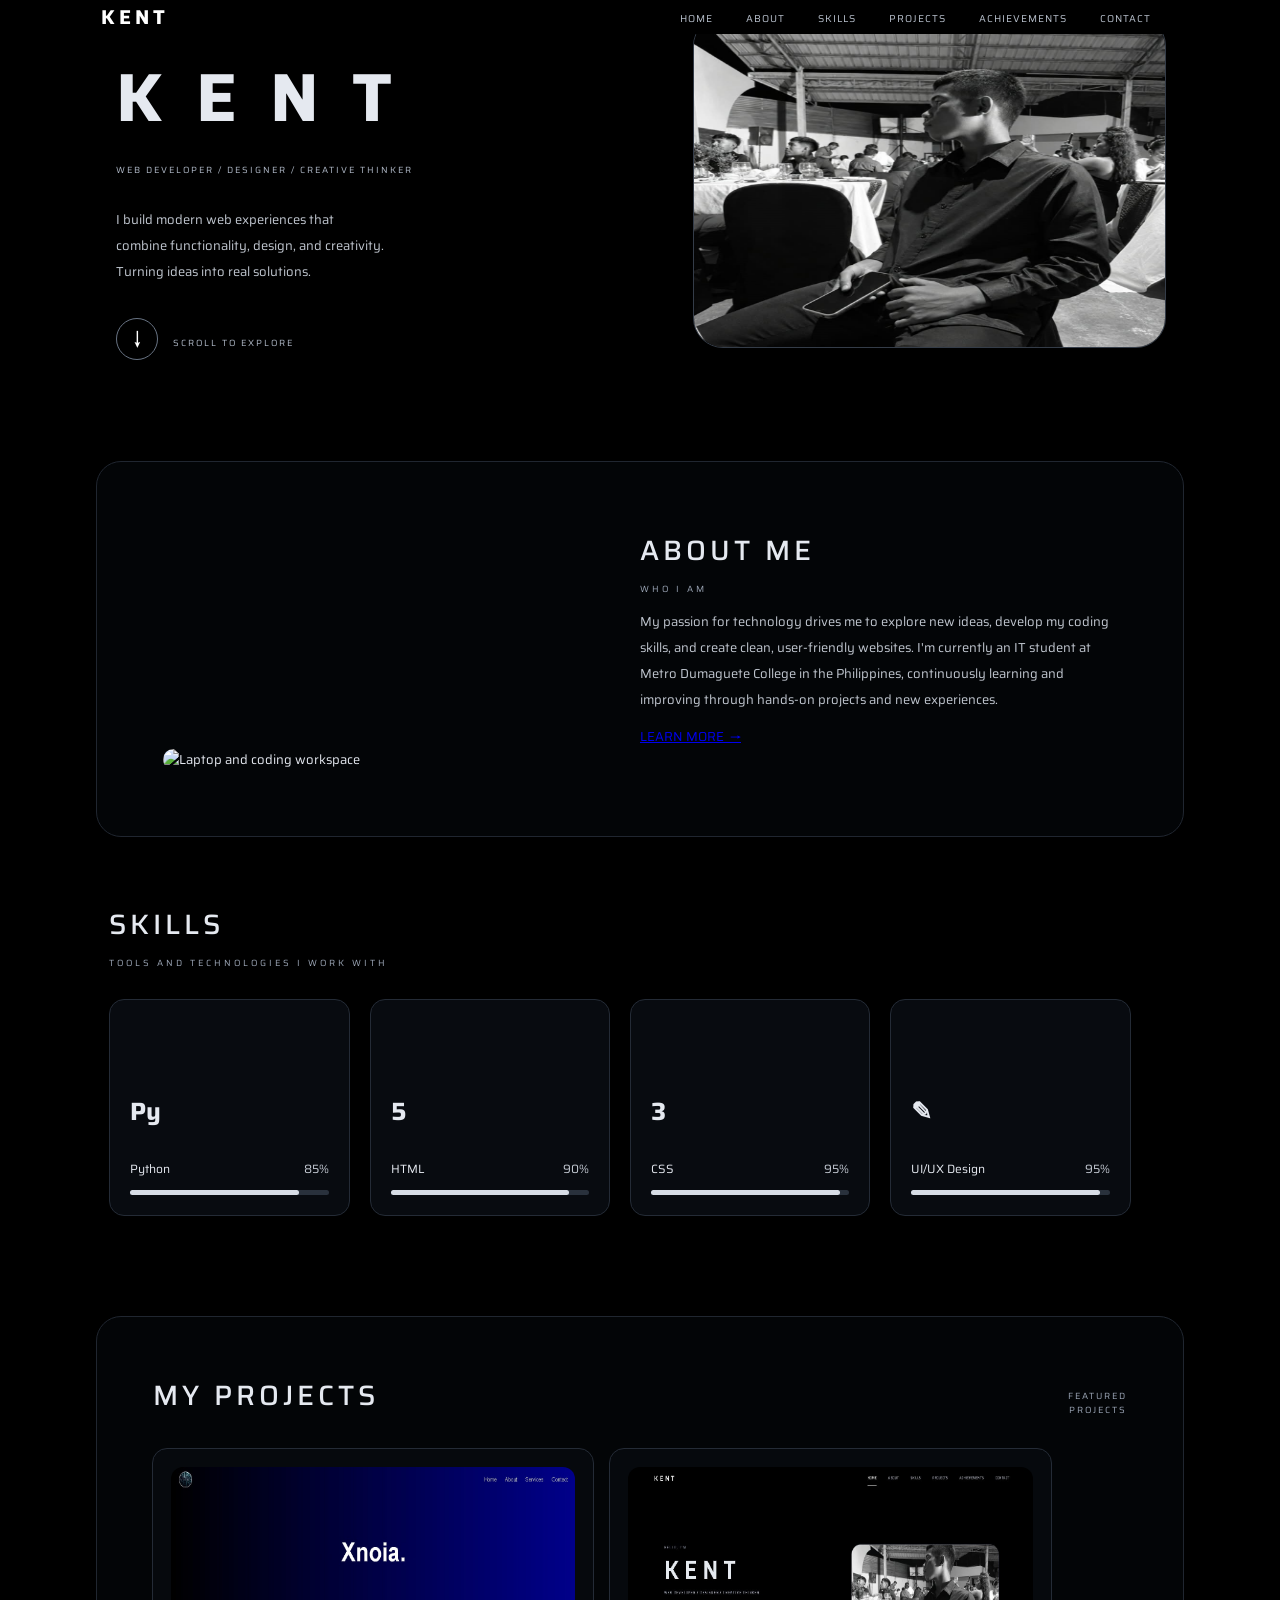
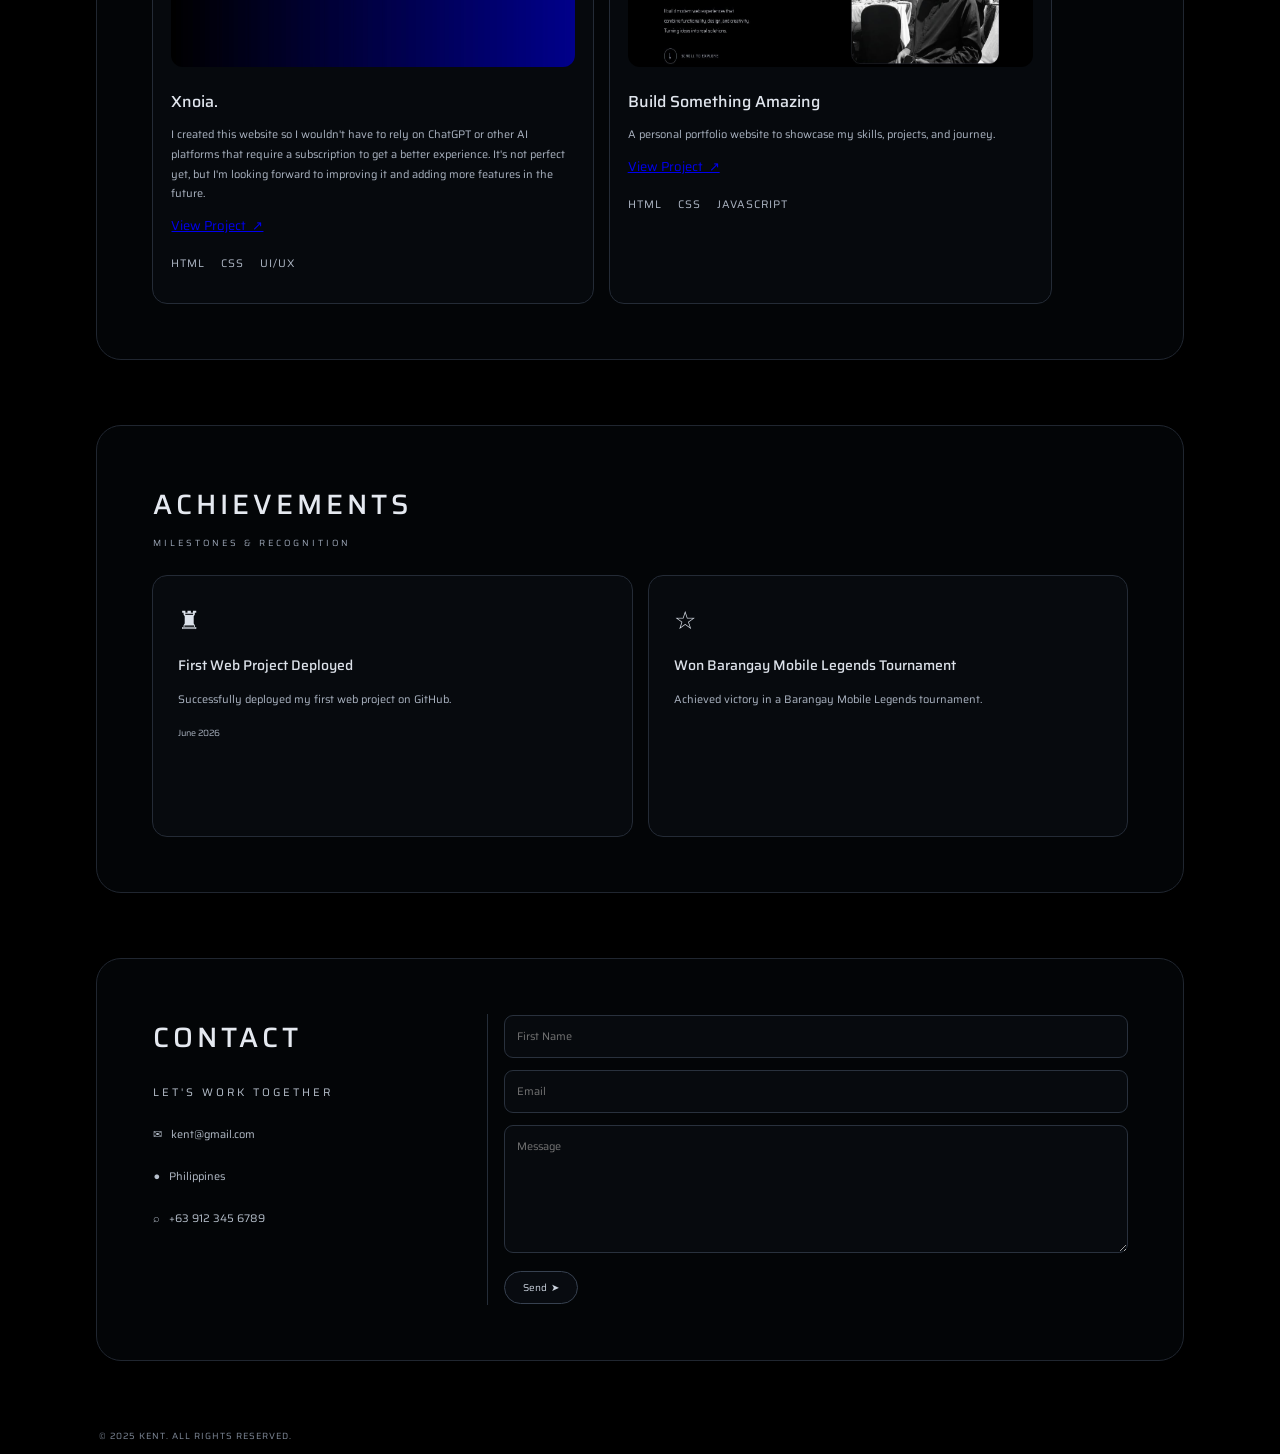
==== index.html @ e24eb664 "Add files via upload" ====
<!DOCTYPE html>
<html>
<head>
    <title>Kent | Portfolio</title>

    <link href="https://fonts.googleapis.com/css2?family=Saira:wght@300;400;500;600;700&display=swap" rel="stylesheet">

    <link rel="stylesheet" href="style.css">
</head>

<body>

    <!-- NAVIGATION -->
    <table class="header">
        <tr>
            <td class="logo">
                <a href="#home">KENT</a>
            </td>

            <td class="navigation">
                <a href="#home">HOME</a>
                <a href="#about">ABOUT</a>
                <a href="#skills">SKILLS</a>
                <a href="#projects">PROJECTS</a>
                <a href="#achievements">ACHIEVEMENTS</a>
                <a href="#contact">CONTACT</a>
            </td>
        </tr>
    </table>


    <!-- HOME -->
    <table class="hero" id="home">
        <tr>
            <td class="hero-text">

                <p class="eyebrow">HELLO, I'M</p>

                <h1>K E N T</h1>

                <p class="role">
                    WEB DEVELOPER / DESIGNER / CREATIVE THINKER
                </p>

                <p class="description">
                    I build modern web experiences that<br>
                    combine functionality, design, and creativity.<br>
                    Turning ideas into real solutions.
                </p>

                <a class="round-link" href="#about">↓</a>

                <span class="scroll-text">
                    SCROLL TO EXPLORE
                </span>

            </td>

            <td class="hero-picture">
                <img src="hero.png" alt="Kent's portrait">
            </td>
        </tr>
    </table>


    <!-- ABOUT -->
    <table class="panel about" id="about">
        <tr>
            <td class="about-text">

                <h2>ABOUT ME</h2>

                <p class="eyebrow">WHO I AM</p>

                <p class="description">
                    My passion for technology drives me to explore new ideas,
                    develop my coding skills, and create clean, user-friendly
                    websites. I'm currently an IT student at Metro Dumaguete
                    College in the Philippines, continuously learning and
                    improving through hands-on projects and new experiences.
                </p>

                <a class="outline-link" href="#skills">
                    LEARN MORE&nbsp; →
                </a>

            </td>

            <td class="about-picture">
                <img src="about.png" alt="Laptop and coding workspace">
            </td>
        </tr>
    </table>


    <!-- SKILLS -->
    <div class="section skills" id="skills">

        <h2>SKILLS</h2>

        <p class="eyebrow">
            TOOLS AND TECHNOLOGIES I WORK WITH
        </p>

        <table class="card-table">
            <tr>

                <td class="skill-card">
                    <div class="skill-icon">Py</div>
                    <p>Python <span>85%</span></p>

                    <div class="bar">
                        <div class="python-bar"></div>
                    </div>
                </td>

                <td class="skill-card">
                    <div class="skill-icon">5</div>
                    <p>HTML <span>90%</span></p>

                    <div class="bar">
                        <div class="html-bar"></div>
                    </div>
                </td>

                <td class="skill-card">
                    <div class="skill-icon">3</div>
                    <p>CSS <span>95%</span></p>

                    <div class="bar">
                        <div class="css-bar"></div>
                    </div>
                </td>

                <td class="skill-card">
                    <div class="skill-icon">✎</div>
                    <p>UI/UX Design <span>95%</span></p>

                    <div class="bar">
                        <div class="design-bar"></div>
                    </div>
                </td>

            </tr>
        </table>

    </div>


    <!-- PROJECTS -->
    <table class="panel projects" id="projects">

        <tr>
            <td colspan="2">
                <h2>MY PROJECTS</h2>
            </td>

            <td class="featured">
                FEATURED PROJECTS
            </td>
        </tr>

        <tr>

            <td class="project-card">

                <img src="xnoia.png" alt="Xnoia project preview">

                <h3>Xnoia.</h3>

                <p>
                    I created this website so I wouldn't have to rely on
                    ChatGPT or other AI platforms that require a subscription
                    to get a better experience. It's not perfect yet, but I'm
                    looking forward to improving it and adding more features
                    in the future.
                </p>

                <a class="outline-link"
                   href="https://xnoia-sys.github.io/xnoiav/"
                   target="_blank">
                    View Project&nbsp; ↗
                </a>

                <p class="tags">
                    HTML&nbsp;&nbsp;&nbsp; CSS&nbsp;&nbsp;&nbsp; UI/UX
                </p>

            </td>


            <td class="project-card">

                <img src="project.png" alt="Personal portfolio preview">

                <h3>Build Something Amazing</h3>

                <p>
                    A personal portfolio website to showcase my skills,
                    projects, and journey.
                </p>

                <a class="outline-link" href="#home">
                    View Project&nbsp; ↗
                </a>

                <p class="tags">
                    HTML&nbsp;&nbsp;&nbsp; CSS&nbsp;&nbsp;&nbsp; JAVASCRIPT
                </p>

            </td>

        </tr>
    </table>


    <!-- ACHIEVEMENTS -->
    <table class="panel achievements" id="achievements">

        <tr>
            <td colspan="2">

                <h2>ACHIEVEMENTS</h2>

                <p class="eyebrow">
                    MILESTONES &amp; RECOGNITION
                </p>

            </td>
        </tr>

        <tr>

            <td class="achievement-card">

                <div class="achievement-icon">♜</div>

                <h3>First Web Project Deployed</h3>

                <p>
                    Successfully deployed my first web project on GitHub.
                </p>

                <small>June 2026</small>

            </td>


            <td class="achievement-card">

                <div class="achievement-icon">☆</div>

                <h3>Won Barangay Mobile Legends Tournament</h3>

                <p>
                    Achieved victory in a Barangay Mobile Legends tournament.
                </p>

            </td>

        </tr>
    </table>


    <!-- CONTACT -->
    <table class="panel contact" id="contact">

        <tr>

            <td class="contact-details">

                <h2>CONTACT</h2>

                <p class="eyebrow">
                    LET'S WORK TOGETHER
                </p>

                <p>✉ &nbsp; kent@gmail.com</p>

                <p>● &nbsp; Philippines</p>

                <p>⌕ &nbsp; +63 912 345 6789</p>

            </td>


            <td class="contact-fields">

                <form action="mailto:kent@gmail.com"
                      method="post"
                      enctype="text/plain">

                    <input type="text"
                           name="First Name"
                           placeholder="First Name"
                           required>

                    <input type="email"
                           name="Email"
                           placeholder="Email"
                           required>

                    <textarea name="Message"
                              placeholder="Message"
                              rows="6"
                              required></textarea>

                    <button type="submit">
                        Send&nbsp; ➤
                    </button>

                </form>

            </td>

        </tr>
    </table>


    <!-- FOOTER -->
    <table class="footer">
        <tr>
		
            <td>
                © 2025 KENT. ALL RIGHTS RESERVED.
            </td>
		
           

        </tr>
    </table>


</body>
</html>
---- style.css ----
/* GENERAL STYLE */

body {
    margin 0;
    padding: 0;
    background-color: #000;
    color: #e5e9f0;
    font-family: "Saira", sans-serif;
    font-size: 13px;
}


/* NAVIGATION */

.header {
    padding: 0 50px;
    position: fixed;
    top: 0;
    left: 0;

    width: 90%;
    margin: 0 0 100px 50px;

    border-spacing: 0;
    background: #000000;
}


.logo {
    width: 50%;
    color: #fff;
    font-size: 20px;
    font-weight: bold;
    letter-spacing: 4px;
}

.logo a {
    color: #fff;
    text-decoration: none;
}

.navigation {
    text-align: right;
}

.navigation a {
    color: #b8c0cc;
    text-decoration: none;
    font-size: 10px;
    letter-spacing: 1px;
    margin-left: 30px;
}


/* HOME */

.hero {
    width: 83%;
    margin: 0 auto 100px;
    border-spacing: 0;
}

.hero-text {
    width: 55%;
    vertical-align: middle;
}

.eyebrow {
    color: #9ba5b5;
    font-size: 9px;
    letter-spacing: 3px;
}

.hero h1 {
    color: #e5e9f0;
    font-size: 68px;
    letter-spacing: 8px;
    margin: 12px 0;
}

.role {
    color: #aeb7c5;
    font-size: 9px;
    letter-spacing: 2px;
    margin: 8px 0 30px;
}

.description {
    color: #c1c7d0;
    font-size: 13px;
    line-height: 2;
}

.hero-picture {
    width: 45%;
    text-align: right;
}

.hero-picture img {
    width: 100%;
    height: 330px;
    border: 1px solid #343c48;
    border-radius: 30px;
}

.round-link {
    display: inline-block;
    width: 40px;
    height: 40px;
    line-height: 40px;
    text-align: center;
    border: 1px solid #687383;
    border-radius: 50%;
    color: #fff;
    text-decoration: none;
    font-size: 22px;
    margin-top: 20px;
}

.scroll-text {
    color: #aeb7c5;
    font-size: 9px;
    letter-spacing: 2px;
    margin-left: 12px;
}


/* PANELS */

.panel {
    width: 86%;
    margin: 0 auto 65px;
    padding: 40px;
    background-color: #030507;
    border: 1px solid #202630;
    border-radius: 25px;
    border-spacing: 25px;
}

h2 {
    color: #e5e9f0;
    font-size: 28px;
    font-weight: 500;
    letter-spacing: 4px;
    margin: 0 0 10px;
}


/* ABOUT */

.about-text {
    width: 50%;
    vertical-align: middle;
    padding-right: 0;
    padding-left: 30px;
    float: right;
}

.about-picture {
    width: 50%;
    float: left;
}

.about-picture img {
    width: 100%;
    height: 315px;
    border-radius: 20px;
}aw

/* BUTTON LINKS */

.outline-link {
    display: inline-block;
    color: #dce2eb;
    text-decoration: none;
    font-size: 9px;
    letter-spacing: 1px;
    border: 1px solid #394250;
    border-radius: 25px;
    padding: 13px 20px;
    margin-top: 15px;
}


/* SKILLS */

.section {
    width: 84%;
    margin: 0 auto 80px;
}

.card-table {
    width: 100%;
    border-spacing: 20px;
    margin-left: -20px;
}

.skill-card {
    width: 25%;
    height: 175px;
    padding: 20px;
    vertical-align: bottom;
    border: 1px solid #242b36;
    border-radius: 15px;
    background-color: #080b10;
}

.skill-icon {
    color: #e5e9f0;
    font-size: 25px;
    font-weight: bold;
    margin-bottom: 28px;
}

.skill-card p {
    color: #e5e9f0;
    font-size: 12px;
}

.skill-card span {
    float: right;
    color: #c6ccd5;
}

.bar {
    width: 100%;
    height: 5px;
    background-color: #29313c;
    border-radius: 10px;
}

.python-bar,
.html-bar,
.css-bar,
.design-bar {
    height: 5px;
    background-color: #d7dde6;
    border-radius: 10px;
}

.python-bar {
    width: 85%;
}

.html-bar {
    width: 90%;
}

.css-bar {
    width: 95%;
}

.design-bar {
    width: 95%;
}


/* PROJECTS */

.projects {
    border-spacing: 15px;
}

.projects h2 {
    margin-bottom: 15px;
}

.featured {
    color: #9ba5b5;
    font-size: 9px;
    letter-spacing: 2px;
    text-align: right;
}

.project-card {
    width: 50%;
    padding: 18px;
    vertical-align: top;
    border: 1px solid #242b36;
    border-radius: 15px;
    background-color: #06090d;
}

.project-card img {
    width: 100%;
    height: 200px;
    border-radius: 12px;
}

.project-card h3 {
    color: #e0e5ed;
    font-size: 16px;
    font-weight: 500;
    margin-bottom: 8px;
}

.project-card p {
    color: #aeb7c5;
    font-size: 11px;
    line-height: 1.8;
}

.tags {
    color: #b4bdc9;
    letter-spacing: 1px;
    margin-top: 18px;
}


/* ACHIEVEMENTS */

.achievements {
    border-spacing: 15px;
}

.achievement-card {
    width: 50%;
    height: 210px;
    padding: 25px;
    vertical-align: top;
    border: 1px solid #242b36;
    border-radius: 15px;
    background-color: #070a0e;
}

.achievement-icon {
    color: #dce2eb;
    font-size: 25px;
}

.achievement-card h3 {
    color: #dce1e9;
    font-size: 14px;
    font-weight: 500;
}

.achievement-card p {
    color: #aeb7c5;
    font-size: 11px;
    line-height: 1.8;
}

.achievement-card small {
    color: #aab3c0;
    font-size: 9px;
}


/* CONTACT */

.contact {
    border-spacing: 15px;
}

.contact-details {
    width: 35%;
    padding-right: 25px;
    border-right: 1px solid #252d38;
    vertical-align: top;
}

.contact-details p {
    color: #b7c0cc;
    font-size: 11px;
    margin-top: 25px;
}

.contact-fields {
    width: 65%;
    vertical-align: top;
}

.contact-fields input,
.contact-fields textarea {
    width: 96%;
    color: #e2e7ef;
    background-color: #070a0e;
    border: 1px solid #29313d;
    border-radius: 9px;
    padding: 12px;
    margin-bottom: 12px;
    font-family: "Saira", sans-serif;
    font-size: 11px;
}

.contact-fields button {
    color: #cbd3de;
    background-color: #080b10;
    border: 1px solid #374150;
    border-radius: 20px;
    padding: 8px 18px;
    font-family: "Saira", sans-serif;
    font-size: 10px;
}


/* FOOTER */

.footer {
    width: 86%;
    margin: 0 auto;
    color: #7f8998;
    font-size: 9px;
    letter-spacing: 1px;
}

.footer-links {
    text-align: right;
}

html {
    scroll-behavior: smooth;
}
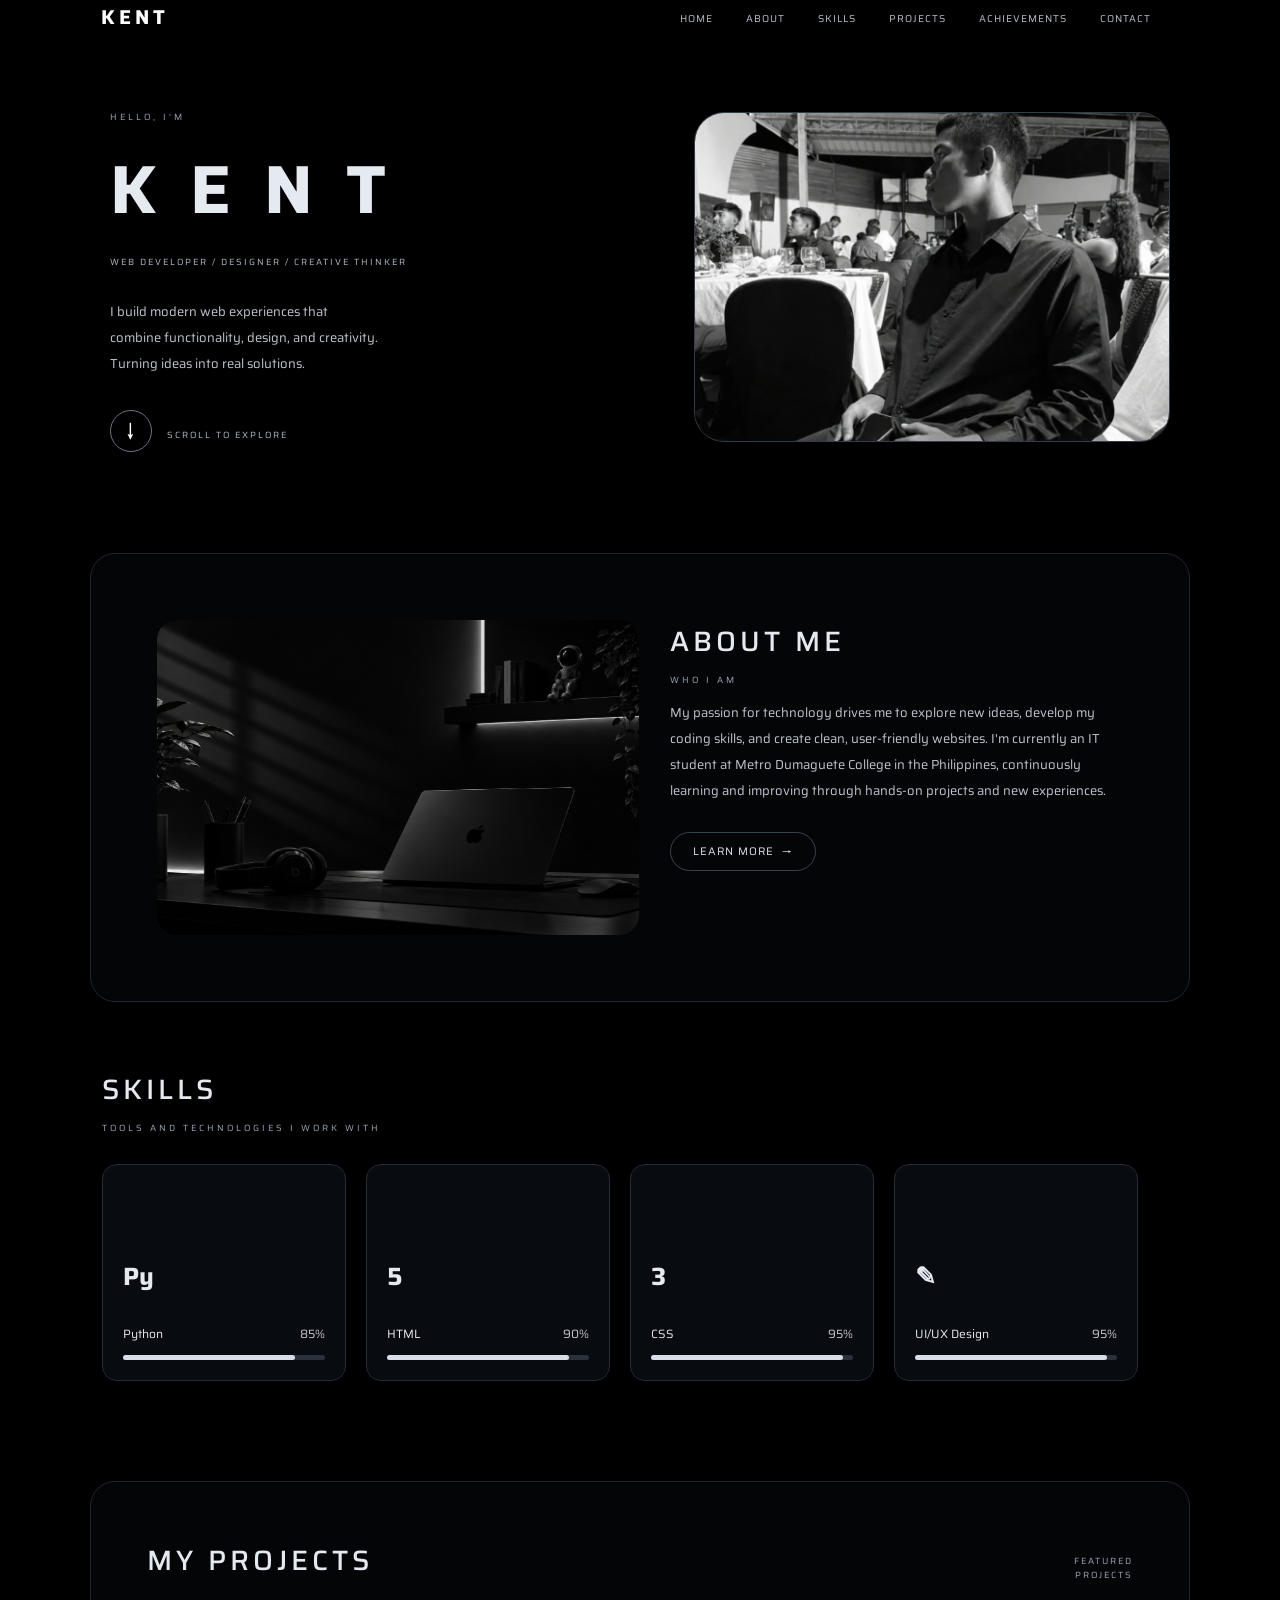
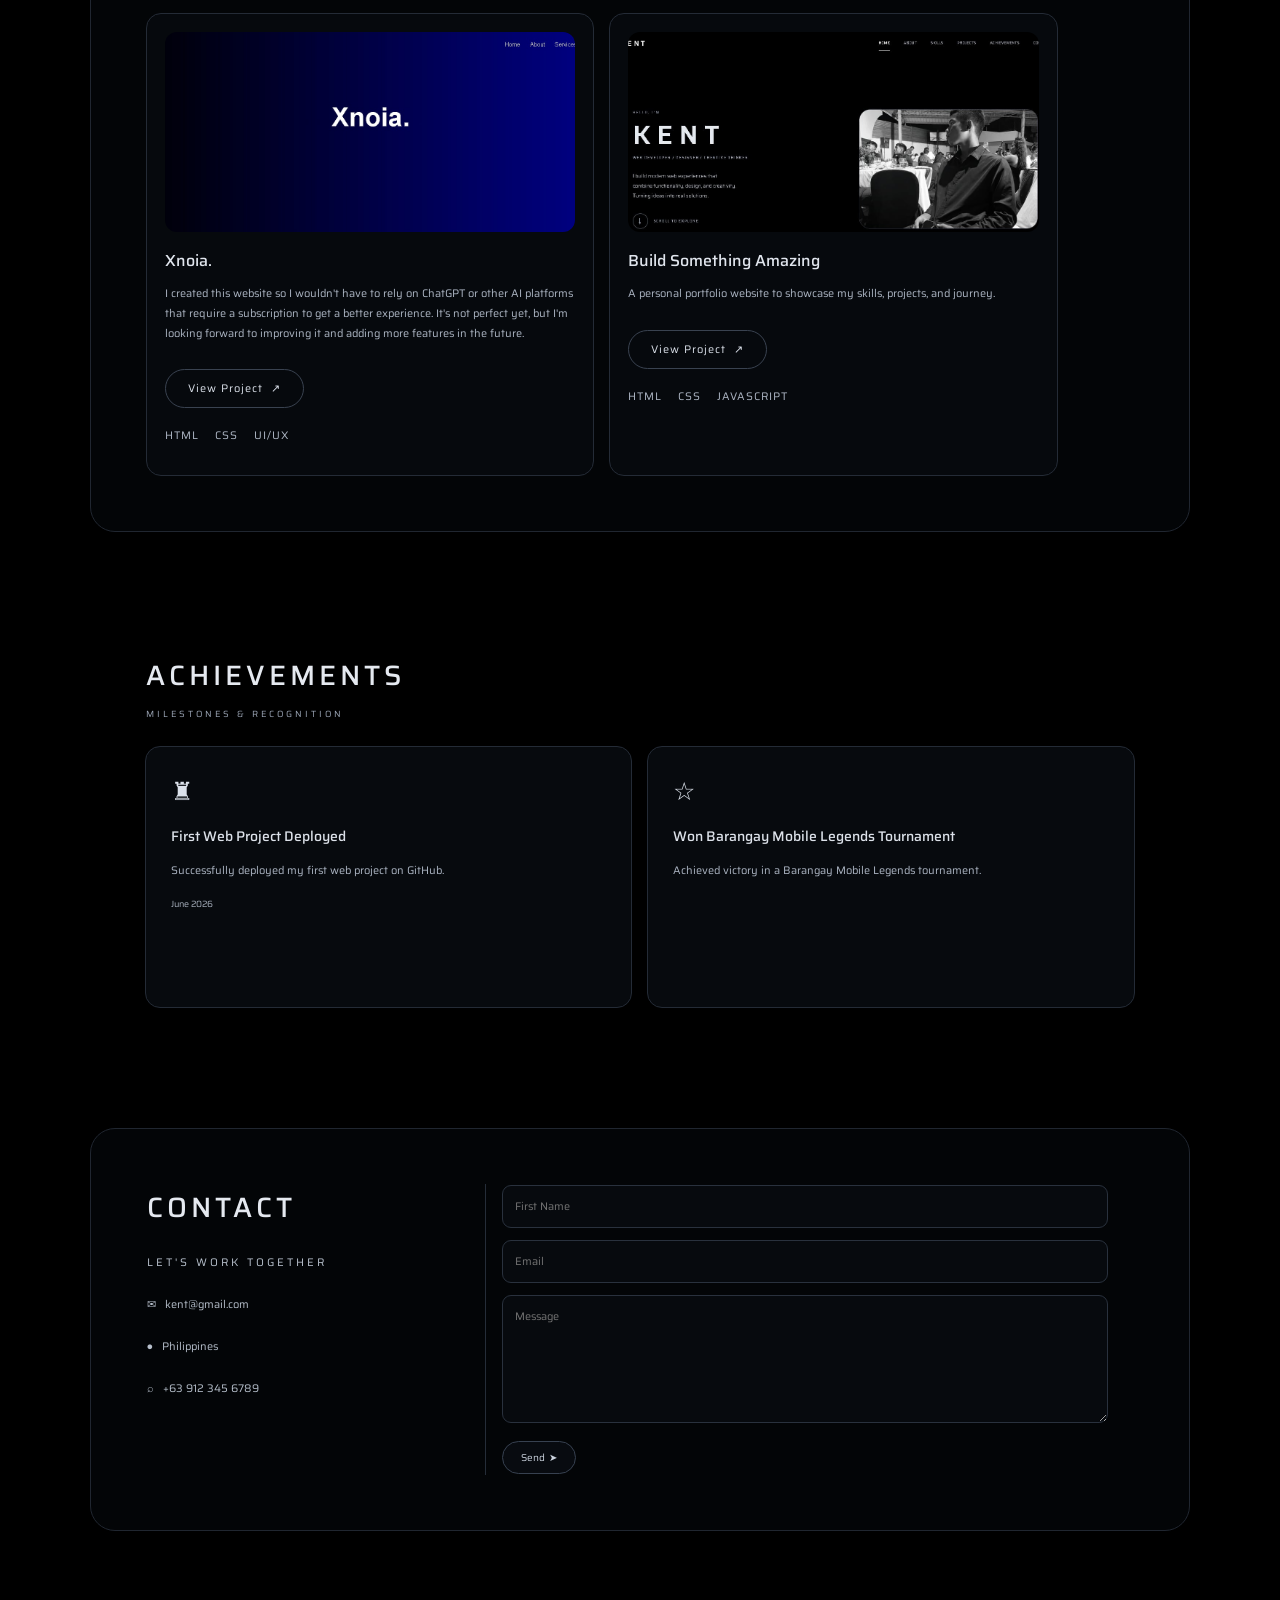
==== commit c20ed410: "Update index.html" ====
--- a/index.html
+++ b/index.html
@@ -2,7 +2,7 @@
 <html>
 <head>
     <title>Kent | Portfolio</title>
-
+	<meta name="viewport" content="width=device-width, initial-scale=1.0">
     <link href="https://fonts.googleapis.com/css2?family=Saira:wght@300;400;500;600;700&display=swap" rel="stylesheet">
 
     <link rel="stylesheet" href="style.css">
@@ -332,4 +332,4 @@
 
 
 </body>
-</html>+</html>
--- a/style.css
+++ b/style.css
@@ -1,12 +1,13 @@
 /* GENERAL STYLE */
 
 body {
-    margin 0;
+    margin: 0;
     padding: 0;
     background-color: #000;
     color: #e5e9f0;
     font-family: "Saira", sans-serif;
     font-size: 13px;
+    overflow-x: hidden;
 }
 
 
@@ -17,14 +18,15 @@
     position: fixed;
     top: 0;
     left: 0;
+    z-index: 1000;
 
     width: 90%;
     margin: 0 0 100px 50px;
 
     border-spacing: 0;
     background: #000000;
-}
-
+    box-sizing: border-box;
+}
 
 .logo {
     width: 50%;
@@ -57,7 +59,9 @@
 .hero {
     width: 83%;
     margin: 0 auto 100px;
+    padding-top: 100px;
     border-spacing: 0;
+    box-sizing: border-box;
 }
 
 .hero-text {
@@ -97,8 +101,12 @@
 }
 
 .hero-picture img {
+    display: block;
     width: 100%;
     height: 330px;
+    object-fit: cover;
+    object-position: center;
+    box-sizing: border-box;
     border: 1px solid #343c48;
     border-radius: 30px;
 }
@@ -135,6 +143,7 @@
     border: 1px solid #202630;
     border-radius: 25px;
     border-spacing: 25px;
+    box-sizing: border-box;
 }
 
 h2 {
@@ -150,35 +159,81 @@
 
 .about-text {
     width: 50%;
+    box-sizing: border-box;
     vertical-align: middle;
-    padding-right: 0;
-    padding-left: 30px;
+    padding: 0 0 0 30px;
     float: right;
 }
 
 .about-picture {
     width: 50%;
+    box-sizing: border-box;
     float: left;
 }
 
 .about-picture img {
+    display: block;
     width: 100%;
     height: 315px;
+    object-fit: cover;
     border-radius: 20px;
-}aw
-
-/* BUTTON LINKS */
+}
+
+
+/* LEARN MORE AND VIEW PROJECT */
 
 .outline-link {
-    display: inline-block;
+    display: inline-flex;
+    align-items: center;
+    justify-content: center;
+
+    color: #dce2eb;
+    background-color: transparent;
+
+    font-family: "Saira", sans-serif;
+    font-size: 11px;
+    font-weight: 400;
+    letter-spacing: 1px;
+
+    text-decoration: none;
+
+    border: 1px solid #394250;
+    border-radius: 30px;
+
+    padding: 10px 22px;
+    margin-top: 15px;
+
+    cursor: pointer;
+
+    transition: color 0.3s ease,
+                background-color 0.3s ease,
+                border-color 0.3s ease,
+                transform 0.3s ease;
+}
+
+.outline-link:link,
+.outline-link:visited {
     color: #dce2eb;
     text-decoration: none;
-    font-size: 9px;
-    letter-spacing: 1px;
-    border: 1px solid #394250;
-    border-radius: 25px;
-    padding: 13px 20px;
-    margin-top: 15px;
+}
+
+.outline-link:hover {
+    color: #ffffff;
+    background-color: #11151b;
+    border-color: #687383;
+    text-decoration: none;
+    transform: translateY(-2px);
+}
+
+.outline-link:active {
+    color: #ffffff;
+    background-color: #080b10;
+    transform: translateY(0);
+}
+
+.outline-link:focus-visible {
+    outline: 1px solid #aeb7c5;
+    outline-offset: 4px;
 }
 
 
@@ -282,8 +337,10 @@
 }
 
 .project-card img {
+    display: block;
     width: 100%;
     height: 200px;
+    object-fit: cover;
     border-radius: 12px;
 }
 
@@ -310,7 +367,10 @@
 /* ACHIEVEMENTS */
 
 .achievements {
+    border: none;
+    outline: none;
     border-spacing: 15px;
+    background: transparent;
 }
 
 .achievement-card {
@@ -318,6 +378,7 @@
     height: 210px;
     padding: 25px;
     vertical-align: top;
+
     border: 1px solid #242b36;
     border-radius: 15px;
     background-color: #070a0e;
@@ -381,6 +442,7 @@
     margin-bottom: 12px;
     font-family: "Saira", sans-serif;
     font-size: 11px;
+    box-sizing: border-box;
 }
 
 .contact-fields button {
@@ -391,6 +453,14 @@
     padding: 8px 18px;
     font-family: "Saira", sans-serif;
     font-size: 10px;
+    cursor: pointer;
+    transition: all 0.3s ease;
+}
+
+.contact-fields button:hover {
+    color: #ffffff;
+    background-color: #11151b;
+    border-color: #687383;
 }
 
 
@@ -408,7 +478,1235 @@
     text-align: right;
 }
 
+
+/* SMOOTH SCROLL */
+
 html {
     scroll-behavior: smooth;
-}
-
+    scroll-padding-top: 100px;
+}
+
+
+/* ============================= */
+/* RESPONSIVE: PC AND CELLPHONE */
+/* ============================= */
+
+
+/* PC */
+
+@media (min-width: 769px) {
+
+    .header {
+        display: table;
+    }
+
+    .hero {
+        width: 83%;
+        padding-top: 100px;
+    }
+
+    .hero-text {
+        width: 55%;
+    }
+
+    .hero-picture {
+        width: 45%;
+    }
+
+    .about-text,
+    .about-picture {
+        width: 50%;
+    }
+
+    .skill-card {
+        width: 25%;
+    }
+
+    .project-card,
+    .achievement-card {
+        width: 50%;
+    }
+
+}
+
+
+/* CELLPHONE */
+
+@media (max-width: 768px) {
+
+    /* GENERAL */
+
+    body {
+        font-size: 12px;
+    }
+
+
+    /* NAVIGATION */
+
+    .header {
+        position: fixed;
+        top: 0;
+        left: 0;
+
+        display: flex;
+        flex-direction: column;
+        align-items: flex-start;
+
+        width: 100%;
+        margin: 0;
+        padding: 12px 5%;
+
+        box-sizing: border-box;
+        background-color: #000;
+        z-index: 1000;
+    }
+
+    .logo {
+        width: 100%;
+        font-size: 16px;
+        letter-spacing: 3px;
+        margin-bottom: 10px;
+    }
+
+    .navigation {
+        display: flex;
+        flex-direction: column;
+        align-items: flex-start;
+
+        width: 100%;
+        gap: 8px;
+
+        text-align: left;
+    }
+
+    .navigation a {
+        display: block;
+        margin: 0;
+        font-size: 10px;
+        letter-spacing: 1px;
+    }
+
+
+    /* HOME */
+
+    .hero {
+        width: 90%;
+        margin: 0 auto 60px;
+        padding-top: 180px;
+        border-spacing: 0;
+    }
+
+    .hero-text {
+        width: 100%;
+        display: block;
+        padding-bottom: 25px;
+    }
+
+    .eyebrow {
+        font-size: 8px;
+        letter-spacing: 2px;
+    }
+
+    .hero h1 {
+        font-size: 42px;
+        letter-spacing: 5px;
+        margin: 10px 0;
+    }
+
+    .role {
+        font-size: 8px;
+        letter-spacing: 1.5px;
+        margin: 8px 0 20px;
+    }
+
+    .description {
+        font-size: 12px;
+        line-height: 1.9;
+    }
+
+    .hero-picture {
+        width: 100%;
+        display: block;
+        text-align: left;
+    }
+
+    .hero-picture img {
+        width: 100%;
+        height: 250px;
+        object-fit: cover;
+        object-position: center;
+        border-radius: 20px;
+    }
+
+    .round-link {
+        width: 35px;
+        height: 35px;
+        line-height: 35px;
+        font-size: 18px;
+        margin-top: 15px;
+    }
+
+    .scroll-text {
+        font-size: 8px;
+        letter-spacing: 1.5px;
+        margin-left: 8px;
+    }
+
+
+    /* PANELS */
+
+    .panel {
+        width: 90%;
+        margin: 0 auto 45px;
+        padding: 22px;
+        box-sizing: border-box;
+
+        border-radius: 20px;
+        border-spacing: 10px;
+    }
+
+    h2 {
+        font-size: 23px;
+        letter-spacing: 3px;
+        margin-bottom: 15px;
+    }
+
+
+    /* ABOUT */
+
+    .about-text,
+    .about-picture {
+        width: 100%;
+        display: block;
+        float: none;
+    }
+
+    .about-text {
+        padding: 0;
+        margin-bottom: 25px;
+    }
+
+    .about-picture img {
+        width: 100%;
+        height: 250px;
+        object-fit: cover;
+        border-radius: 15px;
+    }
+
+    .about-text p {
+        font-size: 12px;
+        line-height: 1.9;
+    }
+
+
+    /* SKILLS */
+
+    .section {
+        width: 90%;
+        margin: 0 auto 50px;
+    }
+
+    .card-table {
+        width: 100%;
+        margin: 0;
+        border-spacing: 8px;
+    }
+
+    .skill-card {
+        width: 50%;
+        height: 145px;
+        padding: 12px;
+        box-sizing: border-box;
+    }
+
+    .skill-icon {
+        font-size: 22px;
+        margin-bottom: 20px;
+    }
+
+    .skill-card p {
+        font-size: 10px;
+    }
+
+    .skill-card span {
+        font-size: 10px;
+    }
+
+    .bar,
+    .python-bar,
+    .html-bar,
+    .css-bar,
+    .design-bar {
+        height: 4px;
+    }
+
+
+    /* PROJECTS */
+
+    .projects {
+        width: 100%;
+        border-spacing: 8px;
+    }
+
+    .projects h2 {
+        font-size: 22px;
+        margin-bottom: 10px;
+    }
+
+    .featured {
+        font-size: 8px;
+        letter-spacing: 1px;
+    }
+
+    .project-card {
+        width: 50%;
+        padding: 10px;
+        box-sizing: border-box;
+    }
+
+    .project-card img {
+        width: 100%;
+        height: 130px;
+        object-fit: cover;
+        border-radius: 10px;
+    }
+
+    .project-card h3 {
+        font-size: 13px;
+    }
+
+    .project-card p {
+        font-size: 10px;
+        line-height: 1.7;
+    }
+
+    .tags {
+        font-size: 9px;
+        letter-spacing: 0.5px;
+    }
+
+
+    /* ACHIEVEMENTS */
+
+    .achievements {
+        width: 100%;
+        border-spacing: 8px;
+    }
+
+    .achievement-card {
+        width: 50%;
+        height: auto;
+        min-height: 160px;
+        padding: 12px;
+        box-sizing: border-box;
+        vertical-align: top;
+
+        border: 1px solid #242b36;
+        border-radius: 12px;
+        background-color: #070a0e;
+    }
+
+    .achievement-icon {
+        font-size: 22px;
+    }
+
+    .achievement-card h3 {
+        font-size: 12px;
+    }
+
+    .achievement-card p {
+        font-size: 10px;
+        line-height: 1.7;
+    }
+
+    .achievement-card small {
+        font-size: 8px;
+    }
+
+
+    /* CONTACT */
+
+    .contact {
+        width: 100%;
+        border-spacing: 0;
+    }
+
+    .contact-details,
+    .contact-fields {
+        width: 100%;
+        display: block;
+        box-sizing: border-box;
+    }
+
+    .contact-details {
+        padding: 0 0 20px;
+        border-right: none;
+        border-bottom: 1px solid #252d38;
+    }
+
+    .contact-details p {
+        font-size: 10px;
+        margin-top: 15px;
+    }
+
+    .contact-fields {
+        padding-top: 20px;
+    }
+
+    .contact-fields input,
+    .contact-fields textarea {
+        width: 100%;
+        padding: 12px;
+        box-sizing: border-box;
+        font-size: 11px;
+    }
+
+    .contact-fields button {
+        font-size: 10px;
+        padding: 9px 18px;
+    }
+
+
+    /* FOOTER */
+
+    .footer {
+        width: 90%;
+        margin: 0 auto;
+        padding-bottom: 20px;
+        font-size: 8px;
+        letter-spacing: 0.5px;
+    }
+
+    .footer-links {
+        text-align: left;
+    }
+
+}
+
+
+/* SMALL CELLPHONES */
+
+@media (max-width: 480px) {
+
+    .header {
+        padding: 10px 5%;
+    }
+
+    .logo {
+        font-size: 14px;
+        letter-spacing: 2px;
+    }
+
+    .navigation {
+        gap: 6px;
+    }
+
+    .navigation a {
+        font-size: 9px;
+    }
+
+    .hero {
+        width: 92%;
+        padding-top: 170px;
+    }
+
+    .hero h1 {
+        font-size: 34px;
+        letter-spacing: 4px;
+    }
+
+    .hero-picture img {
+        height: 210px;
+    }
+
+    .panel {
+        width: 92%;
+        padding: 16px;
+        border-radius: 15px;
+    }
+
+    .section {
+        width: 92%;
+    }
+
+    .skill-card {
+        height: 130px;
+        padding: 10px;
+    }
+
+    .skill-icon {
+        font-size: 20px;
+        margin-bottom: 15px;
+    }
+
+    .project-card {
+        padding: 8px;
+    }
+
+    .project-card img {
+        height: 100px;
+    }
+
+    .project-card h3 {
+        font-size: 11px;
+    }
+
+    .project-card p {
+        font-size: 9px;
+    }
+
+    .achievement-card {
+        padding: 10px;
+        min-height: 145px;
+    }
+
+    .achievement-card h3 {
+        font-size: 11px;
+    }
+
+    .achievement-card p {
+        font-size: 9px;
+    }
+
+    .achievement-card small {
+        font-size: 7px;
+    }
+
+}
+
+
+/* SMOOTH SCROLL */
+
+html {
+    scroll-behavior: smooth;
+    scroll-padding-top: 180px;
+}
+
+
+/* ================================= */
+/* COMPLETE MOBILE RESPONSIVE LAYOUT */
+/* ================================= */
+
+@media (max-width: 768px) {
+
+    /* GENERAL */
+
+    html {
+        scroll-padding-top: 100px;
+    }
+
+    body {
+        font-size: 12px;
+        overflow-x: hidden;
+    }
+
+    img {
+        max-width: 100%;
+    }
+
+
+    /* NAVIGATION */
+
+    .header {
+        position: fixed;
+        top: 0;
+        left: 0;
+
+        display: flex;
+        flex-direction: row;
+        flex-wrap: wrap;
+        align-items: center;
+        justify-content: space-between;
+
+        width: 100%;
+        margin: 0;
+        padding: 12px 5%;
+
+        box-sizing: border-box;
+        background: #000;
+        border-spacing: 0;
+        z-index: 1000;
+    }
+
+    .logo {
+        width: auto;
+        font-size: 16px;
+        letter-spacing: 3px;
+        margin: 0;
+    }
+
+    .navigation {
+        display: flex;
+        flex-direction: row;
+        flex-wrap: wrap;
+        justify-content: flex-end;
+        align-items: center;
+
+        width: auto;
+        gap: 8px 14px;
+
+        text-align: right;
+    }
+
+    .navigation a {
+        margin: 0;
+        font-size: 9px;
+        letter-spacing: 0.5px;
+    }
+
+
+    /* HOME */
+
+    .hero {
+        display: block;
+
+        width: 90%;
+        margin: 0 auto 65px;
+        padding-top: 135px;
+
+        border-spacing: 0;
+    }
+
+    .hero tbody,
+    .hero tr {
+        display: block;
+        width: 100%;
+    }
+
+    .hero-text,
+    .hero-picture {
+        display: block;
+        width: 100%;
+        box-sizing: border-box;
+    }
+
+    .hero-text {
+        padding-bottom: 25px;
+    }
+
+    .hero h1 {
+        font-size: clamp(38px, 10vw, 58px);
+        letter-spacing: 5px;
+        overflow-wrap: anywhere;
+    }
+
+    .eyebrow {
+        font-size: 8px;
+        letter-spacing: 2px;
+    }
+
+    .role {
+        font-size: 8px;
+        letter-spacing: 1.5px;
+        line-height: 1.8;
+        margin-bottom: 20px;
+    }
+
+    .description {
+        font-size: 12px;
+        line-height: 1.9;
+    }
+
+    .hero-picture {
+        text-align: left;
+    }
+
+    .hero-picture img {
+        width: 100%;
+        height: auto;
+        aspect-ratio: 1.15;
+        object-fit: cover;
+        border-radius: 20px;
+    }
+
+    .round-link {
+        width: 36px;
+        height: 36px;
+        line-height: 36px;
+        font-size: 18px;
+        margin-top: 15px;
+    }
+
+    .scroll-text {
+        font-size: 8px;
+        letter-spacing: 1px;
+        margin-left: 8px;
+    }
+
+
+    /* PANELS */
+
+    .panel {
+        width: 90%;
+        margin: 0 auto 45px;
+        padding: 22px;
+
+        border-radius: 20px;
+        border-spacing: 0;
+
+        box-sizing: border-box;
+    }
+
+    h2 {
+        font-size: 23px;
+        letter-spacing: 3px;
+        line-height: 1.4;
+    }
+
+
+    /* ABOUT */
+
+    .about-text,
+    .about-picture {
+        display: block;
+        float: none;
+
+        width: 100%;
+        box-sizing: border-box;
+    }
+
+    .about-picture {
+        margin-bottom: 22px;
+    }
+
+    .about-picture img {
+        width: 100%;
+        height: auto;
+        aspect-ratio: 1.25;
+        object-fit: cover;
+        border-radius: 15px;
+    }
+
+    .about-text {
+        padding: 0;
+        margin: 0;
+    }
+
+    .about-text p {
+        font-size: 12px;
+        line-height: 1.9;
+    }
+
+    .outline-link {
+        font-size: 10px;
+        padding: 10px 18px;
+    }
+
+
+    /* SKILLS */
+
+    .section.skills {
+        width: 90%;
+        margin: 0 auto 60px;
+    }
+
+    .skills .eyebrow {
+        line-height: 1.8;
+        margin-bottom: 20px;
+    }
+
+    .skills .card-table {
+        display: block;
+
+        width: 100%;
+        margin: 0;
+        border-spacing: 0;
+        table-layout: fixed;
+    }
+
+    .skills .card-table tbody {
+        display: grid;
+        grid-template-columns: repeat(2, minmax(0, 1fr));
+        gap: 12px;
+
+        width: 100%;
+    }
+
+    .skills .card-table tr {
+        display: contents;
+    }
+
+    .skills .skill-card {
+        display: block;
+
+        width: 100%;
+        height: 155px;
+        padding: 0;
+
+        box-sizing: border-box;
+        vertical-align: top;
+    }
+
+    .skills .skill-card-front,
+    .skills .skill-card-back {
+        padding: 12px;
+        border-radius: 13px;
+    }
+
+    .skills .skill-card-front .skill-icon {
+        font-size: 22px;
+        margin-bottom: 18px;
+    }
+
+    .skills .skill-card-front p {
+        font-size: 10px;
+        margin: 0;
+    }
+
+    .skills .skill-card-back h3 {
+        font-size: 12px;
+        margin-bottom: 6px;
+    }
+
+    .skills .skill-card-back p {
+        font-size: 9px;
+        line-height: 1.5;
+        margin-bottom: 7px;
+    }
+
+    .skills .skill-card-back span {
+        font-size: 9px;
+        margin-bottom: 5px;
+    }
+
+    .skills .skill-card-back .bar,
+    .skills .python-bar,
+    .skills .html-bar,
+    .skills .css-bar,
+    .skills .design-bar {
+        height: 4px;
+    }
+
+
+    /* PROJECTS */
+
+    .projects {
+        display: block;
+        width: 100%;
+        border-spacing: 0;
+    }
+
+    .projects tbody {
+        display: block;
+        width: 100%;
+    }
+
+    .projects tr {
+        display: grid;
+        grid-template-columns: minmax(0, 1fr);
+        gap: 14px;
+
+        width: 100%;
+    }
+
+    .projects td {
+        box-sizing: border-box;
+    }
+
+    .projects h2 {
+        font-size: 22px;
+        margin-bottom: 10px;
+    }
+
+    .featured {
+        display: block;
+        text-align: left;
+        font-size: 8px;
+        letter-spacing: 1px;
+        margin-bottom: 15px;
+    }
+
+    .project-card {
+        display: block;
+
+        width: 100%;
+        padding: 12px;
+
+        box-sizing: border-box;
+        vertical-align: top;
+
+        border-radius: 14px;
+    }
+
+    .project-card img {
+        width: 100%;
+        height: auto;
+        aspect-ratio: 1.5;
+        object-fit: cover;
+        border-radius: 10px;
+    }
+
+    .project-card h3 {
+        font-size: 13px;
+        line-height: 1.5;
+    }
+
+    .project-card p {
+        font-size: 10px;
+        line-height: 1.8;
+        overflow-wrap: anywhere;
+    }
+
+    .tags {
+        font-size: 9px;
+        line-height: 1.8;
+        letter-spacing: 0.5px;
+        overflow-wrap: anywhere;
+    }
+
+
+    /* ACHIEVEMENTS */
+
+    .achievements {
+        display: block;
+        width: 100%;
+        border-spacing: 0;
+    }
+
+    .achievements tbody {
+        display: block;
+        width: 100%;
+    }
+
+    .achievements tr {
+        display: grid;
+        grid-template-columns: repeat(2, minmax(0, 1fr));
+        gap: 12px;
+
+        width: 100%;
+    }
+
+    .achievement-card {
+        display: block;
+
+        width: 100%;
+        height: auto;
+        min-height: 155px;
+        padding: 13px;
+
+        box-sizing: border-box;
+        vertical-align: top;
+
+        border-radius: 13px;
+    }
+
+    .achievement-icon {
+        font-size: 21px;
+    }
+
+    .achievement-card h3 {
+        font-size: 12px;
+        line-height: 1.5;
+    }
+
+    .achievement-card p {
+        font-size: 10px;
+        line-height: 1.7;
+        overflow-wrap: anywhere;
+    }
+
+    .achievement-card small {
+        font-size: 8px;
+    }
+
+
+    /* CONTACT */
+
+    .contact {
+        display: block;
+        width: 100%;
+        border-spacing: 0;
+    }
+
+    .contact tbody {
+        display: block;
+        width: 100%;
+    }
+
+    .contact tr {
+        display: flex;
+        flex-direction: column;
+        width: 100%;
+    }
+
+    .contact-details,
+    .contact-fields {
+        display: block;
+
+        width: 100%;
+        box-sizing: border-box;
+    }
+
+    .contact-details {
+        padding: 0 0 20px;
+
+        border-right: none;
+        border-bottom: 1px solid #252d38;
+    }
+
+    .contact-details p {
+        font-size: 11px;
+        line-height: 1.8;
+        margin-top: 15px;
+        overflow-wrap: anywhere;
+    }
+
+    .contact-fields {
+        padding-top: 22px;
+    }
+
+    .contact-fields input,
+    .contact-fields textarea {
+        display: block;
+
+        width: 100%;
+        max-width: 100%;
+        padding: 12px;
+        margin-bottom: 12px;
+
+        box-sizing: border-box;
+        font-size: 11px;
+    }
+
+    .contact-fields textarea {
+        min-height: 120px;
+        resize: vertical;
+    }
+
+    .contact-fields button {
+        font-size: 10px;
+        padding: 10px 18px;
+    }
+
+
+    /* FOOTER */
+
+    .footer {
+        width: 90%;
+        margin: 0 auto;
+        padding-bottom: 20px;
+
+        font-size: 8px;
+        line-height: 1.8;
+        letter-spacing: 0.5px;
+    }
+
+    .footer-links {
+        text-align: left;
+    }
+
+}
+
+
+/* ================================= */
+/* SMALL PHONES */
+/* ================================= */
+
+@media (max-width: 480px) {
+
+    /* NAVIGATION */
+
+    .header {
+        padding: 10px 4%;
+    }
+
+    .logo {
+        font-size: 14px;
+        letter-spacing: 2px;
+    }
+
+    .navigation {
+        gap: 7px 10px;
+    }
+
+    .navigation a {
+        font-size: 8px;
+        letter-spacing: 0.3px;
+    }
+
+
+    /* HOME */
+
+    .hero {
+        width: 92%;
+        padding-top: 125px;
+        margin-bottom: 50px;
+    }
+
+    .hero h1 {
+        font-size: clamp(32px, 9vw, 42px);
+        letter-spacing: 3px;
+    }
+
+    .hero-picture img {
+        aspect-ratio: 1.1;
+    }
+
+
+    /* PANELS */
+
+    .panel {
+        width: 92%;
+        padding: 16px;
+        margin-bottom: 35px;
+        border-radius: 15px;
+    }
+
+    h2 {
+        font-size: 20px;
+        letter-spacing: 2px;
+    }
+
+
+    /* ABOUT */
+
+    .about-picture img {
+        aspect-ratio: 1.15;
+    }
+
+
+    /* SKILLS */
+
+    .section.skills {
+        width: 92%;
+    }
+
+    .skills .card-table tbody {
+        gap: 10px;
+    }
+
+    .skills .skill-card {
+        height: 145px;
+    }
+
+    .skills .skill-card-front,
+    .skills .skill-card-back {
+        padding: 10px;
+    }
+
+    .skills .skill-card-front .skill-icon {
+        font-size: 20px;
+        margin-bottom: 15px;
+    }
+
+    .skills .skill-card-front p {
+        font-size: 9px;
+    }
+
+    .skills .skill-card-back h3 {
+        font-size: 11px;
+    }
+
+    .skills .skill-card-back p {
+        font-size: 8px;
+        line-height: 1.45;
+    }
+
+
+    /* PROJECTS */
+
+    .project-card {
+        padding: 10px;
+    }
+
+    .project-card img {
+        aspect-ratio: 1.3;
+    }
+
+    .project-card h3 {
+        font-size: 12px;
+    }
+
+    .project-card p {
+        font-size: 9px;
+    }
+
+
+    /* ACHIEVEMENTS */
+
+    .achievements tr {
+        grid-template-columns: minmax(0, 1fr);
+        gap: 10px;
+    }
+
+    .achievement-card {
+        min-height: 0;
+        padding: 14px;
+    }
+
+    .achievement-card h3 {
+        font-size: 12px;
+    }
+
+    .achievement-card p {
+        font-size: 9px;
+    }
+
+    .achievement-card small {
+        font-size: 8px;
+    }
+
+
+    /* CONTACT */
+
+    .contact-details p {
+        font-size: 10px;
+    }
+
+    .contact-fields input,
+    .contact-fields textarea {
+        font-size: 10px;
+    }
+
+}
+
+
+/* ================================= */
+/* EXTRA SMALL PHONES */
+/* ================================= */
+
+@media (max-width: 360px) {
+
+    .navigation {
+        gap: 6px 8px;
+    }
+
+    .navigation a {
+        font-size: 7px;
+    }
+
+    .hero h1 {
+        letter-spacing: 2px;
+    }
+
+    .skills .card-table tbody {
+        gap: 8px;
+    }
+
+    .skills .skill-card {
+        height: 140px;
+    }
+
+    .skills .skill-card-front,
+    .skills .skill-card-back {
+        padding: 8px;
+    }
+
+    .skills .skill-card-front .skill-icon {
+        font-size: 18px;
+        margin-bottom: 12px;
+    }
+
+    .skills .skill-card-front p {
+        font-size: 8px;
+    }
+
+    .skills .skill-card-back h3 {
+        font-size: 10px;
+    }
+
+    .skills .skill-card-back p {
+        font-size: 7px;
+    }
+
+}
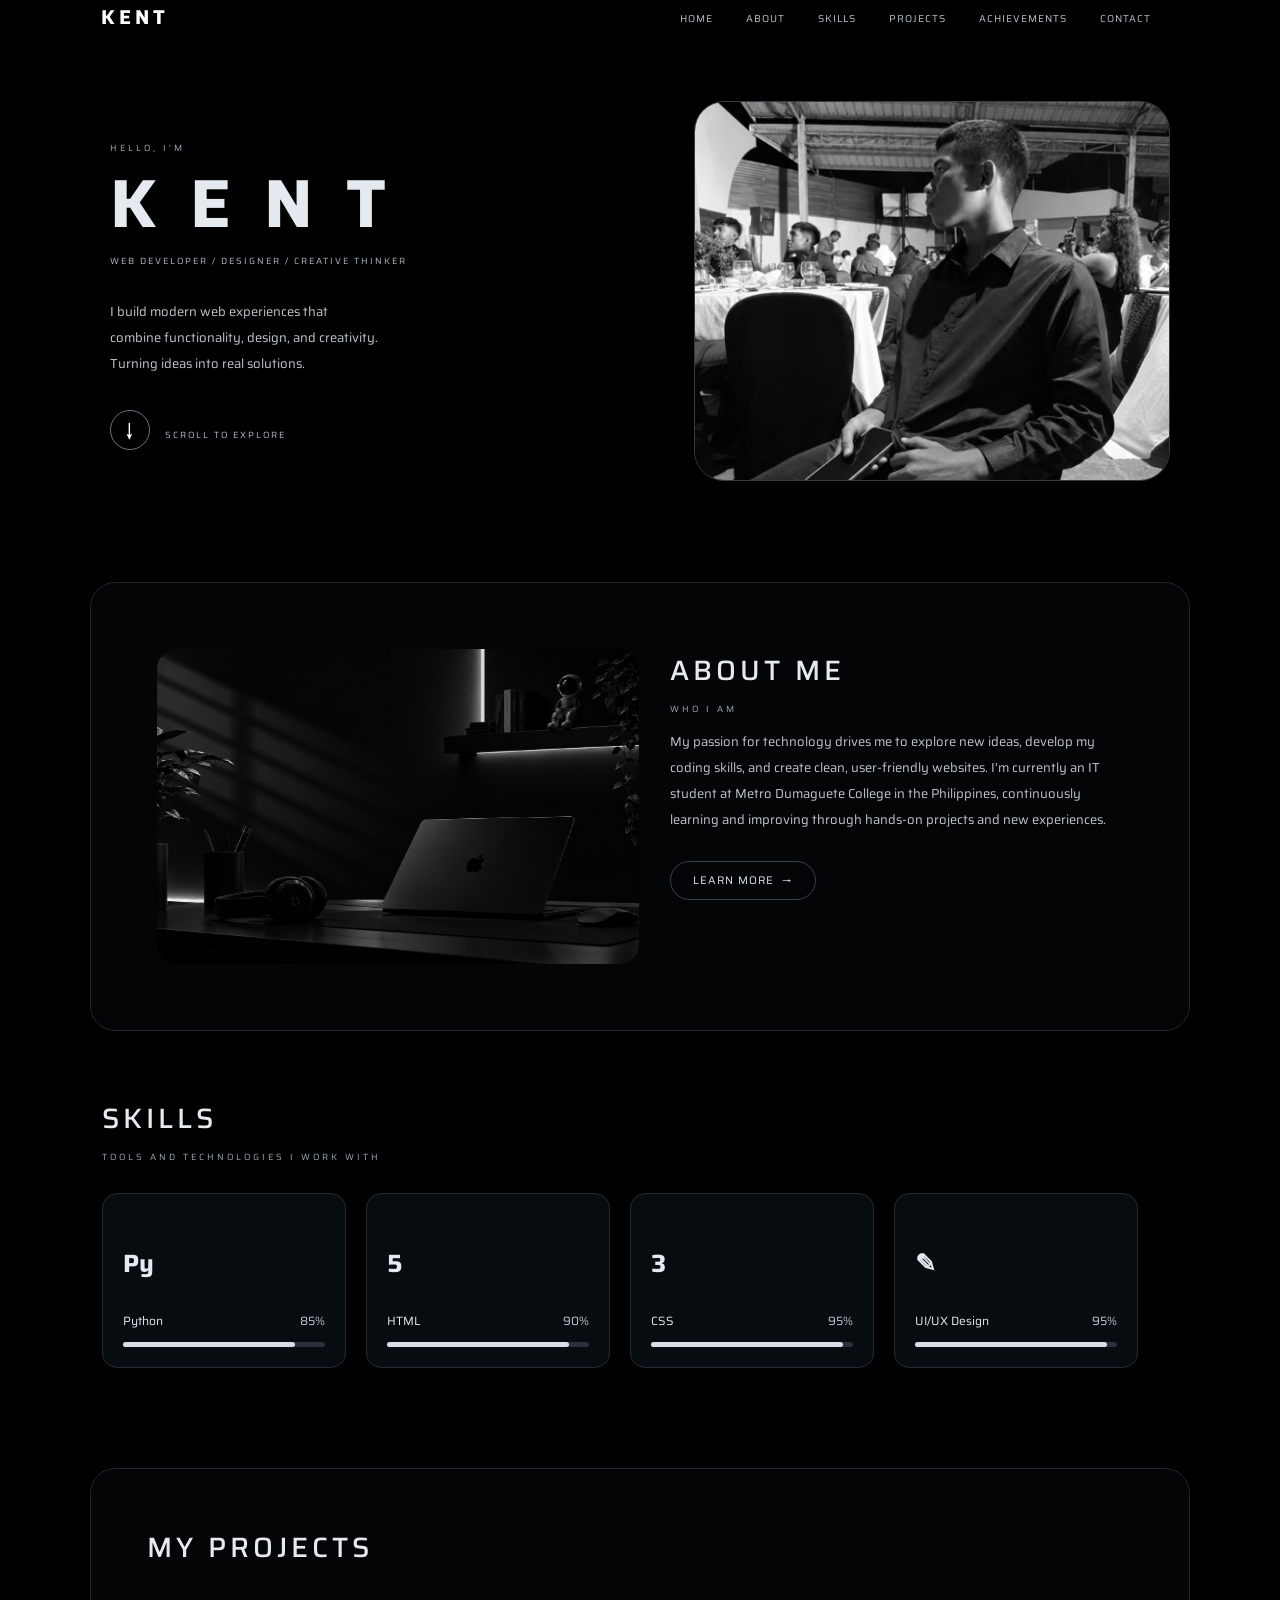
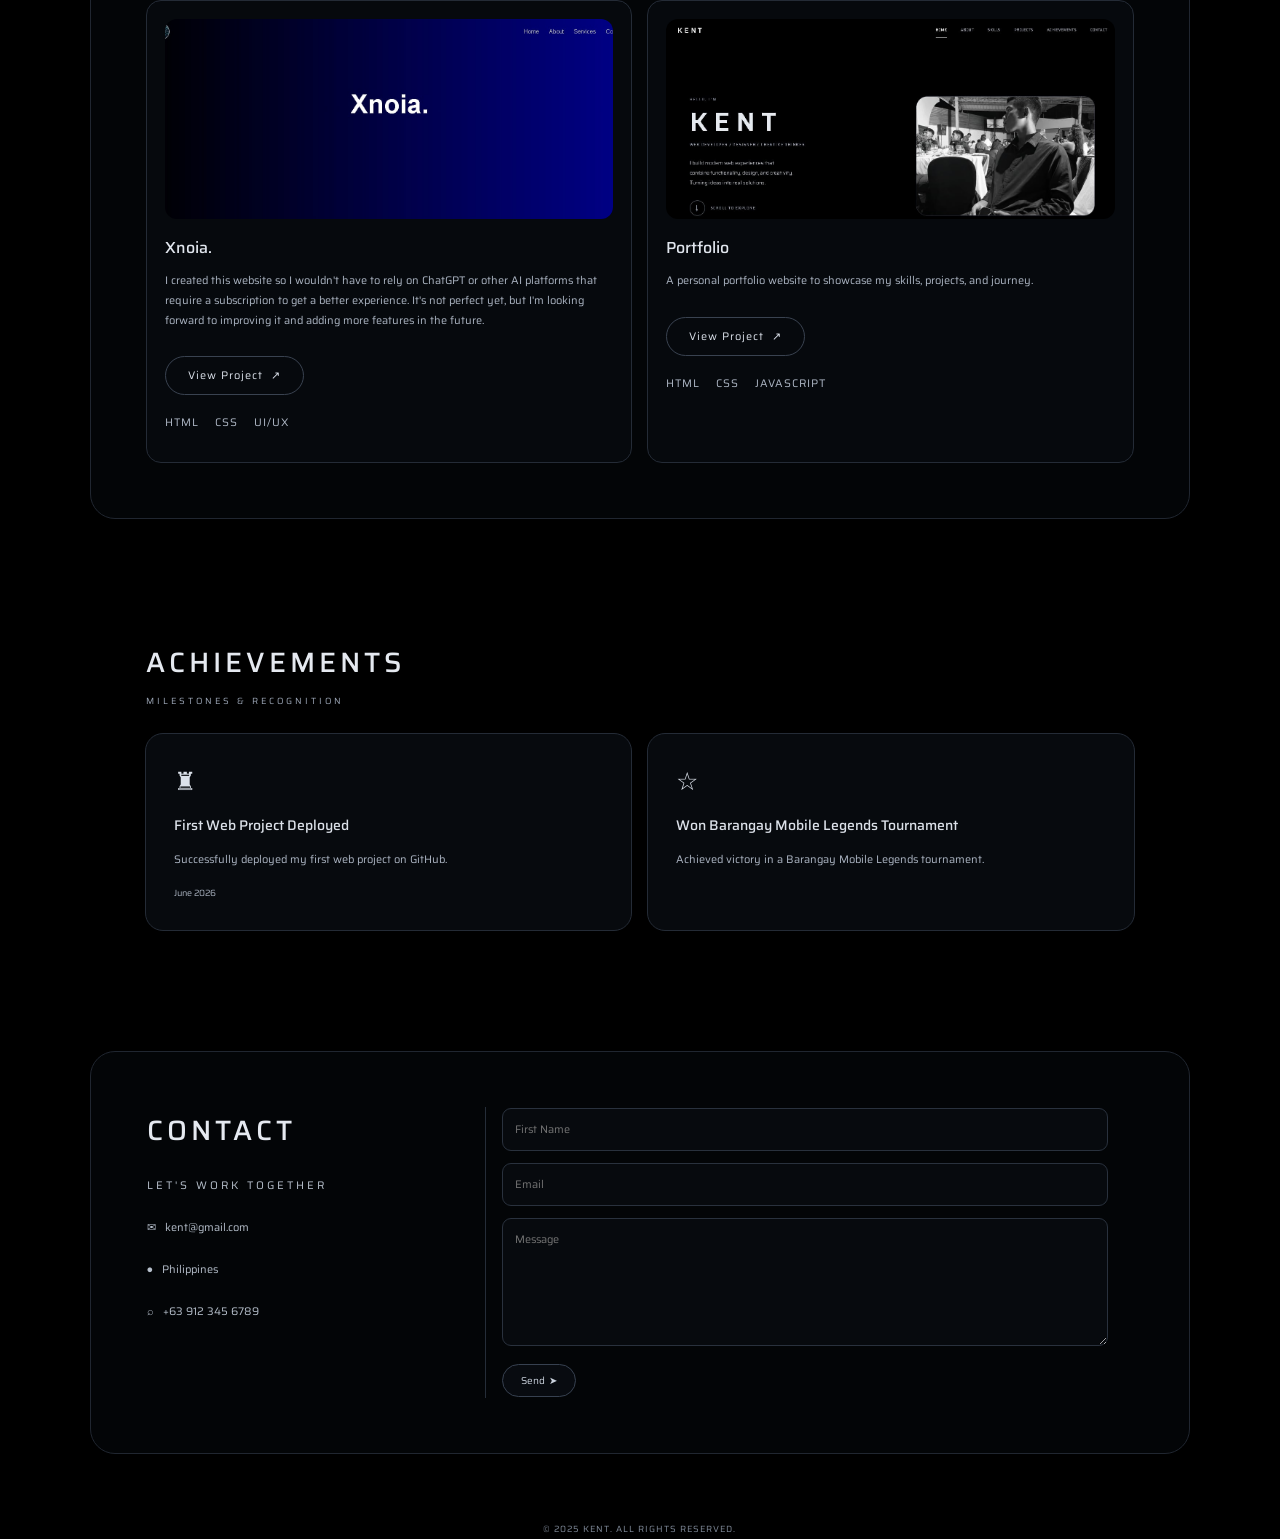
==== commit 909e5eb7: "Update index.html" ====
--- a/index.html
+++ b/index.html
@@ -1,8 +1,9 @@
+
 <!DOCTYPE html>
 <html>
 <head>
     <title>Kent | Portfolio</title>
-	<meta name="viewport" content="width=device-width, initial-scale=1.0">
+    <meta name="viewport" content="width=device-width, initial-scale=1.0">
     <link href="https://fonts.googleapis.com/css2?family=Saira:wght@300;400;500;600;700&display=swap" rel="stylesheet">
 
     <link rel="stylesheet" href="style.css">
@@ -93,7 +94,8 @@
     </table>
 
 
-    <!-- SKILLS -->
+   
+ <!-- SKILLS -->
     <div class="section skills" id="skills">
 
         <h2>SKILLS</h2>
@@ -155,9 +157,7 @@
                 <h2>MY PROJECTS</h2>
             </td>
 
-            <td class="featured">
-                FEATURED PROJECTS
-            </td>
+            
         </tr>
 
         <tr>
@@ -193,14 +193,14 @@
 
                 <img src="project.png" alt="Personal portfolio preview">
 
-                <h3>Build Something Amazing</h3>
+                <h3>Portfolio</h3>
 
                 <p>
                     A personal portfolio website to showcase my skills,
                     projects, and journey.
                 </p>
 
-                <a class="outline-link" href="#home">
+                <a class="outline-link" href="https://xnoia-sys.github.io/xnoia.github.io/">
                     View Project&nbsp; ↗
                 </a>
 
@@ -320,16 +320,14 @@
     <!-- FOOTER -->
     <table class="footer">
         <tr>
-		
             <td>
                 © 2025 KENT. ALL RIGHTS RESERVED.
             </td>
-		
-           
-
         </tr>
     </table>
 
 
 </body>
 </html>
+
+
--- a/style.css
+++ b/style.css
@@ -1,4 +1,14 @@
-/* GENERAL STYLE */
+
+/* General */
+
+* {
+    box-sizing: border-box;
+}
+
+html {
+    scroll-behavior: smooth;
+    scroll-padding-top: 100px;
+}
 
 body {
     margin: 0;
@@ -11,7 +21,7 @@
 }
 
 
-/* NAVIGATION */
+/* navigation */
 
 .header {
     padding: 0 50px;
@@ -19,12 +29,10 @@
     top: 0;
     left: 0;
     z-index: 1000;
-
     width: 90%;
     margin: 0 0 100px 50px;
-
     border-spacing: 0;
-    background: #000000;
+    background: #000;
     box-sizing: border-box;
 }
 
@@ -51,10 +59,15 @@
     font-size: 10px;
     letter-spacing: 1px;
     margin-left: 30px;
-}
-
-
-/* HOME */
+    transition: color 0.3s ease;
+}
+
+.navigation a:hover {
+    color: #fff;
+}
+
+
+/* home */
 
 .hero {
     width: 83%;
@@ -67,6 +80,7 @@
 .hero-text {
     width: 55%;
     vertical-align: middle;
+    padding-right: 35px;
 }
 
 .eyebrow {
@@ -79,6 +93,7 @@
     color: #e5e9f0;
     font-size: 68px;
     letter-spacing: 8px;
+    line-height: 1.08;
     margin: 12px 0;
 }
 
@@ -86,6 +101,7 @@
     color: #aeb7c5;
     font-size: 9px;
     letter-spacing: 2px;
+    line-height: 1.8;
     margin: 8px 0 30px;
 }
 
@@ -103,10 +119,9 @@
 .hero-picture img {
     display: block;
     width: 100%;
-    height: 330px;
+    height: 380px;
     object-fit: cover;
     object-position: center;
-    box-sizing: border-box;
     border: 1px solid #343c48;
     border-radius: 30px;
 }
@@ -123,6 +138,13 @@
     text-decoration: none;
     font-size: 22px;
     margin-top: 20px;
+    transition: all 0.3s ease;
+}
+
+.round-link:hover {
+    background: #151a22;
+    border-color: #aeb7c5;
+    transform: translateY(3px);
 }
 
 .scroll-text {
@@ -132,8 +154,7 @@
     margin-left: 12px;
 }
 
-
-/* PANELS */
+/* panel */
 
 .panel {
     width: 86%;
@@ -143,7 +164,6 @@
     border: 1px solid #202630;
     border-radius: 25px;
     border-spacing: 25px;
-    box-sizing: border-box;
 }
 
 h2 {
@@ -154,12 +174,11 @@
     margin: 0 0 10px;
 }
 
-
-/* ABOUT */
+/* about */
+
 
 .about-text {
     width: 50%;
-    box-sizing: border-box;
     vertical-align: middle;
     padding: 0 0 0 30px;
     float: right;
@@ -167,7 +186,6 @@
 
 .about-picture {
     width: 50%;
-    box-sizing: border-box;
     float: left;
 }
 
@@ -180,35 +198,25 @@
 }
 
 
-/* LEARN MORE AND VIEW PROJECT */
+/* buttons */
 
 .outline-link {
     display: inline-flex;
     align-items: center;
     justify-content: center;
-
     color: #dce2eb;
     background-color: transparent;
-
     font-family: "Saira", sans-serif;
     font-size: 11px;
     font-weight: 400;
     letter-spacing: 1px;
-
     text-decoration: none;
-
     border: 1px solid #394250;
     border-radius: 30px;
-
     padding: 10px 22px;
     margin-top: 15px;
-
     cursor: pointer;
-
-    transition: color 0.3s ease,
-                background-color 0.3s ease,
-                border-color 0.3s ease,
-                transform 0.3s ease;
+    transition: all 0.3s ease;
 }
 
 .outline-link:link,
@@ -218,15 +226,14 @@
 }
 
 .outline-link:hover {
-    color: #ffffff;
+    color: #fff;
     background-color: #11151b;
     border-color: #687383;
-    text-decoration: none;
     transform: translateY(-2px);
 }
 
 .outline-link:active {
-    color: #ffffff;
+    color: #fff;
     background-color: #080b10;
     transform: translateY(0);
 }
@@ -237,7 +244,7 @@
 }
 
 
-/* SKILLS */
+/* skiils */
 
 .section {
     width: 84%;
@@ -293,24 +300,13 @@
     border-radius: 10px;
 }
 
-.python-bar {
-    width: 85%;
-}
-
-.html-bar {
-    width: 90%;
-}
-
-.css-bar {
-    width: 95%;
-}
-
-.design-bar {
-    width: 95%;
-}
-
-
-/* PROJECTS */
+.python-bar { width: 85%; }
+.html-bar { width: 90%; }
+.css-bar { width: 95%; }
+.design-bar { width: 95%; }
+
+
+/* projects */
 
 .projects {
     border-spacing: 15px;
@@ -320,12 +316,6 @@
     margin-bottom: 15px;
 }
 
-.featured {
-    color: #9ba5b5;
-    font-size: 9px;
-    letter-spacing: 2px;
-    text-align: right;
-}
 
 .project-card {
     width: 50%;
@@ -364,7 +354,7 @@
 }
 
 
-/* ACHIEVEMENTS */
+/* achievements */
 
 .achievements {
     border: none;
@@ -375,24 +365,33 @@
 
 .achievement-card {
     width: 50%;
-    height: 210px;
-    padding: 25px;
+    height: auto;
+    min-height: 210px;
+    padding: 28px;
     vertical-align: top;
-
     border: 1px solid #242b36;
-    border-radius: 15px;
+    border-radius: 18px;
     background-color: #070a0e;
+    transition: all 0.3s ease;
+}
+
+.achievement-card:hover {
+    border-color: #566273;
+    background-color: #0b0f15;
+    transform: translateY(-4px);
 }
 
 .achievement-icon {
     color: #dce2eb;
     font-size: 25px;
+    margin-bottom: 10px;
 }
 
 .achievement-card h3 {
     color: #dce1e9;
     font-size: 14px;
     font-weight: 500;
+    line-height: 1.5;
 }
 
 .achievement-card p {
@@ -407,7 +406,7 @@
 }
 
 
-/* CONTACT */
+/* contact */
 
 .contact {
     border-spacing: 15px;
@@ -442,7 +441,6 @@
     margin-bottom: 12px;
     font-family: "Saira", sans-serif;
     font-size: 11px;
-    box-sizing: border-box;
 }
 
 .contact-fields button {
@@ -458,13 +456,13 @@
 }
 
 .contact-fields button:hover {
-    color: #ffffff;
+    color: #fff;
     background-color: #11151b;
     border-color: #687383;
 }
 
 
-/* FOOTER */
+/* footers */
 
 .footer {
     width: 86%;
@@ -472,225 +470,217 @@
     color: #7f8998;
     font-size: 9px;
     letter-spacing: 1px;
-}
-
-.footer-links {
-    text-align: right;
-}
-
-
-/* SMOOTH SCROLL */
-
-html {
-    scroll-behavior: smooth;
-    scroll-padding-top: 100px;
-}
-
-
-/* ============================= */
-/* RESPONSIVE: PC AND CELLPHONE */
-/* ============================= */
-
-
-/* PC */
-
-@media (min-width: 769px) {
+    text-align: center;
+}
+
+/* tablet responsive */
+
+@media screen and (max-width: 1024px) {
+
+    .hero {
+        width: 90%;
+    }
+
+    .hero h1 {
+        font-size: 54px;
+        letter-spacing: 5px;
+    }
+
+    .hero-picture img {
+        height: 320px;
+    }
+
+    .panel,
+    .section {
+        width: 90%;
+    }
+
+    .panel {
+        padding: 30px;
+    }
+}
+
+
+/* mobile */
+
+@media screen and (max-width: 768px) {
+
+    body {
+        width: 100%;
+        overflow-x: hidden;
+        font-size: 12px;
+    }
+
+ /* navigation */
 
     .header {
-        display: table;
-    }
-
-    .hero {
-        width: 83%;
-        padding-top: 100px;
-    }
-
-    .hero-text {
-        width: 55%;
-    }
-
-    .hero-picture {
-        width: 45%;
-    }
-
-    .about-text,
-    .about-picture {
-        width: 50%;
-    }
-
-    .skill-card {
-        width: 25%;
-    }
-
-    .project-card,
-    .achievement-card {
-        width: 50%;
-    }
-
-}
-
-
-/* CELLPHONE */
-
-@media (max-width: 768px) {
-
-    /* GENERAL */
-
-    body {
-        font-size: 12px;
-    }
-
-
-    /* NAVIGATION */
-
-    .header {
-        position: fixed;
+        position: fixed !important;
         top: 0;
-        left: 0;
-
-        display: flex;
-        flex-direction: column;
-        align-items: flex-start;
-
-        width: 100%;
-        margin: 0;
-        padding: 12px 5%;
-
+        left: 0 !important;
+        right: 0;
+        width: 100% !important;
+        max-width: 100% !important;
+        margin: 0 !important;
+        padding: 12px 8px !important;
+        background: #000;
+        text-align: center !important;
         box-sizing: border-box;
-        background-color: #000;
         z-index: 1000;
     }
 
+    .header tbody {
+        width: 100%;
+    }
+
+    .header tr {
+        width: 100%;
+    }
+
+    .header td {
+        text-align: center !important;
+    }
+
     .logo {
-        width: 100%;
+        display: block;
+        width: 100% !important;
+        text-align: center !important;
         font-size: 16px;
         letter-spacing: 3px;
-        margin-bottom: 10px;
+        padding-bottom: 14px;
     }
 
     .navigation {
-        display: flex;
-        flex-direction: column;
-        align-items: flex-start;
-
-        width: 100%;
-        gap: 8px;
-
-        text-align: left;
+        display: flex !important;
+        justify-content: center !important;
+        align-items: center !important;
+        flex-wrap: wrap;
+        width: 100% !important;
+        gap: 16px 20px;
+        margin: 0 auto !important;
+        padding: 3px 8px !important;
+        text-align: center !important;
+        box-sizing: border-box;
     }
 
     .navigation a {
-        display: block;
-        margin: 0;
-        font-size: 10px;
+        display: inline-block !important;
+        margin: 0 !important;
+        padding: 5px 2px;
+        font-size: 9px;
         letter-spacing: 1px;
-    }
-
-
-    /* HOME */
+        white-space: nowrap;
+    }
+
+
+   /* home */
 
     .hero {
         width: 90%;
-        margin: 0 auto 60px;
-        padding-top: 180px;
-        border-spacing: 0;
+        margin: 0 auto 65px;
+        padding-top: 125px;
+        display: block;
+    }
+
+    .hero tbody,
+    .hero tr {
+        display: block;
+        width: 100%;
+    }
+
+    .hero-text,
+    .hero-picture {
+        display: block;
+        width: 100%;
     }
 
     .hero-text {
-        width: 100%;
-        display: block;
-        padding-bottom: 25px;
-    }
-
-    .eyebrow {
-        font-size: 8px;
-        letter-spacing: 2px;
+        padding: 0;
+        text-align: center;
     }
 
     .hero h1 {
-        font-size: 42px;
-        letter-spacing: 5px;
-        margin: 10px 0;
+        font-size: clamp(42px, 12vw, 64px);
+        letter-spacing: 7px;
+        line-height: 1;
+        margin: 12px 0 16px;
+        text-align: center;
     }
 
     .role {
-        font-size: 8px;
+        font-size: 9px;
         letter-spacing: 1.5px;
-        margin: 8px 0 20px;
+        line-height: 1.9;
+        margin: 0 auto 22px;
+        text-align: center;
     }
 
     .description {
-        font-size: 12px;
+        max-width: 430px;
+        font-size: 13px;
         line-height: 1.9;
+        margin: 0 auto;
+        text-align: center;
     }
 
     .hero-picture {
-        width: 100%;
-        display: block;
-        text-align: left;
+        margin: 32px 0 0;
+        text-align: center;
     }
 
     .hero-picture img {
         width: 100%;
-        height: 250px;
+        height: clamp(230px, 72vw, 350px);
         object-fit: cover;
-        object-position: center;
-        border-radius: 20px;
+        object-position: center 35%;
+        border-radius: 22px;
     }
 
     .round-link {
-        width: 35px;
-        height: 35px;
-        line-height: 35px;
+        width: 38px;
+        height: 38px;
+        line-height: 38px;
         font-size: 18px;
-        margin-top: 15px;
+        margin-top: 22px;
     }
 
     .scroll-text {
         font-size: 8px;
-        letter-spacing: 1.5px;
-        margin-left: 8px;
-    }
-
-
-    /* PANELS */
+        letter-spacing: 1.8px;
+        margin-left: 10px;
+    }
+
+
+    /* panel */
 
     .panel {
         width: 90%;
         margin: 0 auto 45px;
         padding: 22px;
-        box-sizing: border-box;
-
         border-radius: 20px;
-        border-spacing: 10px;
+        border-spacing: 0;
     }
 
     h2 {
         font-size: 23px;
         letter-spacing: 3px;
-        margin-bottom: 15px;
-    }
-
-
-    /* ABOUT */
+        margin-bottom: 20px;
+        text-align: center;
+    }
+
+
+    /* about */
 
     .about-text,
     .about-picture {
         width: 100%;
-        display: block;
         float: none;
+        display: block;
     }
 
     .about-text {
         padding: 0;
         margin-bottom: 25px;
-    }
-
-    .about-picture img {
-        width: 100%;
-        height: 250px;
-        object-fit: cover;
-        border-radius: 15px;
+        text-align: center;
     }
 
     .about-text p {
@@ -698,38 +688,66 @@
         line-height: 1.9;
     }
 
-
-    /* SKILLS */
+    .about-picture img {
+        width: 100%;
+        height: 230px;
+        object-fit: cover;
+        border-radius: 15px;
+    }
+
+    .outline-link {
+        font-size: 10px;
+        padding: 10px 20px;
+    }
+
+
+  /* skills */
 
     .section {
         width: 90%;
-        margin: 0 auto 50px;
+        margin: 0 auto 55px;
     }
 
     .card-table {
         width: 100%;
+        display: block;
         margin: 0;
-        border-spacing: 8px;
+        border-spacing: 0;
+    }
+
+    .card-table tbody {
+        width: 100%;
+        display: grid;
+        grid-template-columns: repeat(2, minmax(0, 1fr));
+        gap: 12px;
+    }
+
+    .card-table tr {
+        display: contents;
     }
 
     .skill-card {
-        width: 50%;
-        height: 145px;
-        padding: 12px;
-        box-sizing: border-box;
+        width: 100%;
+        height: 155px;
+        display: block;
+        padding: 15px;
+        text-align: center;
+        border-radius: 15px;
     }
 
     .skill-icon {
-        font-size: 22px;
+        font-size: 23px;
         margin-bottom: 20px;
     }
 
     .skill-card p {
-        font-size: 10px;
+        font-size: 11px;
+        margin: 10px 0;
     }
 
     .skill-card span {
-        font-size: 10px;
+        float: none;
+        margin-left: 5px;
     }
 
     .bar,
@@ -741,11 +759,23 @@
     }
 
 
-    /* PROJECTS */
+/* projects */
 
     .projects {
         width: 100%;
-        border-spacing: 8px;
+        display: block;
+        border-spacing: 0;
+    }
+
+    .projects tbody {
+        width: 100%;
+        display: grid;
+        grid-template-columns: repeat(2, minmax(0, 1fr));
+        gap: 12px;
+    }
+
+    .projects tr {
+        display: contents;
     }
 
     .projects h2 {
@@ -753,26 +783,25 @@
         margin-bottom: 10px;
     }
 
-    .featured {
-        font-size: 8px;
-        letter-spacing: 1px;
-    }
 
     .project-card {
-        width: 50%;
-        padding: 10px;
-        box-sizing: border-box;
+        width: 100%;
+        display: block;
+        padding: 12px;
+        text-align: center;
+        border-radius: 15px;
     }
 
     .project-card img {
         width: 100%;
-        height: 130px;
+        height: 125px;
         object-fit: cover;
         border-radius: 10px;
     }
 
     .project-card h3 {
-        font-size: 13px;
+        font-size: 12px;
+        line-height: 1.5;
     }
 
     .project-card p {
@@ -783,65 +812,109 @@
     .tags {
         font-size: 9px;
         letter-spacing: 0.5px;
-    }
-
-
-    /* ACHIEVEMENTS */
+        margin-top: 12px;
+    }
+
+
+ /* achievements */
 
     .achievements {
         width: 100%;
-        border-spacing: 8px;
+        display: block;
+        border-spacing: 0;
+    }
+
+    .achievements tbody {
+        width: 100%;
+        display: block;
+    }
+
+    .achievements tr {
+        display: flex;
+        flex-direction: column;
+        width: 100%;
+        gap: 12px;
+    }
+
+    .achievements td {
+        display: block;
+        width: 100%;
+        box-sizing: border-box;
+    }
+
+    .achievements h2 {
+        width: 100%;
+        font-size: 23px;
+        letter-spacing: 3px;
+        line-height: 1.4;
+        text-align: left;
+        margin: 0 0 12px;
+        overflow-wrap: anywhere;
     }
 
     .achievement-card {
-        width: 50%;
+        width: 100%;
+        min-width: 0;
+        min-height: 0;
         height: auto;
-        min-height: 160px;
-        padding: 12px;
-        box-sizing: border-box;
-        vertical-align: top;
-
-        border: 1px solid #242b36;
-        border-radius: 12px;
-        background-color: #070a0e;
+        display: block;
+        padding: 22px 20px;
+        text-align: left;
+        border-radius: 17px;
+    }
+
+    .achievement-card:hover {
+        transform: none;
     }
 
     .achievement-icon {
-        font-size: 22px;
+        font-size: 24px;
+        margin-bottom: 8px;
     }
 
     .achievement-card h3 {
-        font-size: 12px;
+        font-size: 14px;
+        line-height: 1.5;
+        margin: 8px 0 10px;
     }
 
     .achievement-card p {
-        font-size: 10px;
-        line-height: 1.7;
+        font-size: 11px;
+        line-height: 1.8;
+        margin: 0 0 14px;
     }
 
     .achievement-card small {
-        font-size: 8px;
-    }
-
-
-    /* CONTACT */
+        display: block;
+        font-size: 9px;
+    }
+
+
+/* contact */
 
     .contact {
         width: 100%;
+        display: block;
         border-spacing: 0;
+    }
+
+    .contact tbody,
+    .contact tr {
+        display: block;
+        width: 100%;
     }
 
     .contact-details,
     .contact-fields {
         width: 100%;
         display: block;
-        box-sizing: border-box;
     }
 
     .contact-details {
         padding: 0 0 20px;
         border-right: none;
         border-bottom: 1px solid #252d38;
+        text-align: center;
     }
 
     .contact-details p {
@@ -851,13 +924,14 @@
 
     .contact-fields {
         padding-top: 20px;
+        text-align: center;
     }
 
     .contact-fields input,
     .contact-fields textarea {
         width: 100%;
         padding: 12px;
-        box-sizing: border-box;
+        margin-bottom: 12px;
         font-size: 11px;
     }
 
@@ -867,7 +941,7 @@
     }
 
 
-    /* FOOTER */
+  /* footer */
 
     .footer {
         width: 90%;
@@ -875,39 +949,142 @@
         padding-bottom: 20px;
         font-size: 8px;
         letter-spacing: 0.5px;
-    }
-
-    .footer-links {
-        text-align: left;
-    }
-
-}
-
-
-/* SMALL CELLPHONES */
-
-@media (max-width: 480px) {
+        text-align: center;
+    }
+}
+
+
+/* smaller mobile*/
+
+@media screen and (max-width: 480px) {
 
     .header {
-        padding: 10px 5%;
+        padding: 12px 8px !important;
     }
 
     .logo {
         font-size: 14px;
         letter-spacing: 2px;
+        padding-bottom: 13px;
     }
 
     .navigation {
-        gap: 6px;
+        gap: 12px 15px;
+        padding: 3px 5px !important;
     }
 
     .navigation a {
+        font-size: 8px;
+        letter-spacing: 0.7px;
+        padding: 5px 1px;
+    }
+
+    .hero {
+        width: 88%;
+        padding-top: 118px;
+        margin-bottom: 55px;
+    }
+
+    .hero h1 {
+        font-size: clamp(38px, 11vw, 48px);
+        letter-spacing: 5px;
+    }
+
+    .role {
+        font-size: 8px;
+        letter-spacing: 1px;
+    }
+
+    .description {
+        font-size: 12px;
+        line-height: 1.85;
+    }
+
+    .hero-picture img {
+        height: 245px;
+        border-radius: 18px;
+    }
+
+    .panel {
+        padding: 17px;
+    }
+
+    h2 {
+        font-size: 20px;
+        letter-spacing: 2px;
+    }
+
+    .skill-card {
+        height: 140px;
+        padding: 11px;
+    }
+
+    .skill-icon {
+        font-size: 20px;
+        margin-bottom: 16px;
+    }
+
+    .project-card {
+        padding: 9px;
+    }
+
+    .project-card img {
+        height: 105px;
+    }
+
+    .project-card h3 {
+        font-size: 11px;
+    }
+
+    .project-card p {
         font-size: 9px;
     }
 
+    .achievements h2 {
+        font-size: 21px;
+        letter-spacing: 2px;
+    }
+
+    .achievement-card {
+        padding: 19px 17px;
+    }
+
+    .achievement-card h3 {
+        font-size: 13px;
+    }
+
+    .achievement-card p {
+        font-size: 10px;
+    }
+
+    .about-picture img {
+        height: 210px;
+    }
+}
+
+
+/* extra small */
+
+@media screen and (max-width: 360px) {
+
+    .header {
+        padding: 10px 5px !important;
+    }
+
+    .logo {
+        font-size: 12px;
+    }
+
+    .navigation {
+        gap: 9px 10px;
+    }
+
+    .navigation a {
+        font-size: 7px;
+    }
+
     .hero {
-        width: 92%;
-        padding-top: 170px;
+        padding-top: 110px;
     }
 
     .hero h1 {
@@ -916,797 +1093,10 @@
     }
 
     .hero-picture img {
-        height: 210px;
-    }
-
-    .panel {
-        width: 92%;
+        height: 215px;
+    }
+
+    .achievement-card {
         padding: 16px;
-        border-radius: 15px;
-    }
-
-    .section {
-        width: 92%;
-    }
-
-    .skill-card {
-        height: 130px;
-        padding: 10px;
-    }
-
-    .skill-icon {
-        font-size: 20px;
-        margin-bottom: 15px;
-    }
-
-    .project-card {
-        padding: 8px;
-    }
-
-    .project-card img {
-        height: 100px;
-    }
-
-    .project-card h3 {
-        font-size: 11px;
-    }
-
-    .project-card p {
-        font-size: 9px;
-    }
-
-    .achievement-card {
-        padding: 10px;
-        min-height: 145px;
-    }
-
-    .achievement-card h3 {
-        font-size: 11px;
-    }
-
-    .achievement-card p {
-        font-size: 9px;
-    }
-
-    .achievement-card small {
-        font-size: 7px;
-    }
-
-}
-
-
-/* SMOOTH SCROLL */
-
-html {
-    scroll-behavior: smooth;
-    scroll-padding-top: 180px;
-}
-
-
-/* ================================= */
-/* COMPLETE MOBILE RESPONSIVE LAYOUT */
-/* ================================= */
-
-@media (max-width: 768px) {
-
-    /* GENERAL */
-
-    html {
-        scroll-padding-top: 100px;
-    }
-
-    body {
-        font-size: 12px;
-        overflow-x: hidden;
-    }
-
-    img {
-        max-width: 100%;
-    }
-
-
-    /* NAVIGATION */
-
-    .header {
-        position: fixed;
-        top: 0;
-        left: 0;
-
-        display: flex;
-        flex-direction: row;
-        flex-wrap: wrap;
-        align-items: center;
-        justify-content: space-between;
-
-        width: 100%;
-        margin: 0;
-        padding: 12px 5%;
-
-        box-sizing: border-box;
-        background: #000;
-        border-spacing: 0;
-        z-index: 1000;
-    }
-
-    .logo {
-        width: auto;
-        font-size: 16px;
-        letter-spacing: 3px;
-        margin: 0;
-    }
-
-    .navigation {
-        display: flex;
-        flex-direction: row;
-        flex-wrap: wrap;
-        justify-content: flex-end;
-        align-items: center;
-
-        width: auto;
-        gap: 8px 14px;
-
-        text-align: right;
-    }
-
-    .navigation a {
-        margin: 0;
-        font-size: 9px;
-        letter-spacing: 0.5px;
-    }
-
-
-    /* HOME */
-
-    .hero {
-        display: block;
-
-        width: 90%;
-        margin: 0 auto 65px;
-        padding-top: 135px;
-
-        border-spacing: 0;
-    }
-
-    .hero tbody,
-    .hero tr {
-        display: block;
-        width: 100%;
-    }
-
-    .hero-text,
-    .hero-picture {
-        display: block;
-        width: 100%;
-        box-sizing: border-box;
-    }
-
-    .hero-text {
-        padding-bottom: 25px;
-    }
-
-    .hero h1 {
-        font-size: clamp(38px, 10vw, 58px);
-        letter-spacing: 5px;
-        overflow-wrap: anywhere;
-    }
-
-    .eyebrow {
-        font-size: 8px;
-        letter-spacing: 2px;
-    }
-
-    .role {
-        font-size: 8px;
-        letter-spacing: 1.5px;
-        line-height: 1.8;
-        margin-bottom: 20px;
-    }
-
-    .description {
-        font-size: 12px;
-        line-height: 1.9;
-    }
-
-    .hero-picture {
-        text-align: left;
-    }
-
-    .hero-picture img {
-        width: 100%;
-        height: auto;
-        aspect-ratio: 1.15;
-        object-fit: cover;
-        border-radius: 20px;
-    }
-
-    .round-link {
-        width: 36px;
-        height: 36px;
-        line-height: 36px;
-        font-size: 18px;
-        margin-top: 15px;
-    }
-
-    .scroll-text {
-        font-size: 8px;
-        letter-spacing: 1px;
-        margin-left: 8px;
-    }
-
-
-    /* PANELS */
-
-    .panel {
-        width: 90%;
-        margin: 0 auto 45px;
-        padding: 22px;
-
-        border-radius: 20px;
-        border-spacing: 0;
-
-        box-sizing: border-box;
-    }
-
-    h2 {
-        font-size: 23px;
-        letter-spacing: 3px;
-        line-height: 1.4;
-    }
-
-
-    /* ABOUT */
-
-    .about-text,
-    .about-picture {
-        display: block;
-        float: none;
-
-        width: 100%;
-        box-sizing: border-box;
-    }
-
-    .about-picture {
-        margin-bottom: 22px;
-    }
-
-    .about-picture img {
-        width: 100%;
-        height: auto;
-        aspect-ratio: 1.25;
-        object-fit: cover;
-        border-radius: 15px;
-    }
-
-    .about-text {
-        padding: 0;
-        margin: 0;
-    }
-
-    .about-text p {
-        font-size: 12px;
-        line-height: 1.9;
-    }
-
-    .outline-link {
-        font-size: 10px;
-        padding: 10px 18px;
-    }
-
-
-    /* SKILLS */
-
-    .section.skills {
-        width: 90%;
-        margin: 0 auto 60px;
-    }
-
-    .skills .eyebrow {
-        line-height: 1.8;
-        margin-bottom: 20px;
-    }
-
-    .skills .card-table {
-        display: block;
-
-        width: 100%;
-        margin: 0;
-        border-spacing: 0;
-        table-layout: fixed;
-    }
-
-    .skills .card-table tbody {
-        display: grid;
-        grid-template-columns: repeat(2, minmax(0, 1fr));
-        gap: 12px;
-
-        width: 100%;
-    }
-
-    .skills .card-table tr {
-        display: contents;
-    }
-
-    .skills .skill-card {
-        display: block;
-
-        width: 100%;
-        height: 155px;
-        padding: 0;
-
-        box-sizing: border-box;
-        vertical-align: top;
-    }
-
-    .skills .skill-card-front,
-    .skills .skill-card-back {
-        padding: 12px;
-        border-radius: 13px;
-    }
-
-    .skills .skill-card-front .skill-icon {
-        font-size: 22px;
-        margin-bottom: 18px;
-    }
-
-    .skills .skill-card-front p {
-        font-size: 10px;
-        margin: 0;
-    }
-
-    .skills .skill-card-back h3 {
-        font-size: 12px;
-        margin-bottom: 6px;
-    }
-
-    .skills .skill-card-back p {
-        font-size: 9px;
-        line-height: 1.5;
-        margin-bottom: 7px;
-    }
-
-    .skills .skill-card-back span {
-        font-size: 9px;
-        margin-bottom: 5px;
-    }
-
-    .skills .skill-card-back .bar,
-    .skills .python-bar,
-    .skills .html-bar,
-    .skills .css-bar,
-    .skills .design-bar {
-        height: 4px;
-    }
-
-
-    /* PROJECTS */
-
-    .projects {
-        display: block;
-        width: 100%;
-        border-spacing: 0;
-    }
-
-    .projects tbody {
-        display: block;
-        width: 100%;
-    }
-
-    .projects tr {
-        display: grid;
-        grid-template-columns: minmax(0, 1fr);
-        gap: 14px;
-
-        width: 100%;
-    }
-
-    .projects td {
-        box-sizing: border-box;
-    }
-
-    .projects h2 {
-        font-size: 22px;
-        margin-bottom: 10px;
-    }
-
-    .featured {
-        display: block;
-        text-align: left;
-        font-size: 8px;
-        letter-spacing: 1px;
-        margin-bottom: 15px;
-    }
-
-    .project-card {
-        display: block;
-
-        width: 100%;
-        padding: 12px;
-
-        box-sizing: border-box;
-        vertical-align: top;
-
-        border-radius: 14px;
-    }
-
-    .project-card img {
-        width: 100%;
-        height: auto;
-        aspect-ratio: 1.5;
-        object-fit: cover;
-        border-radius: 10px;
-    }
-
-    .project-card h3 {
-        font-size: 13px;
-        line-height: 1.5;
-    }
-
-    .project-card p {
-        font-size: 10px;
-        line-height: 1.8;
-        overflow-wrap: anywhere;
-    }
-
-    .tags {
-        font-size: 9px;
-        line-height: 1.8;
-        letter-spacing: 0.5px;
-        overflow-wrap: anywhere;
-    }
-
-
-    /* ACHIEVEMENTS */
-
-    .achievements {
-        display: block;
-        width: 100%;
-        border-spacing: 0;
-    }
-
-    .achievements tbody {
-        display: block;
-        width: 100%;
-    }
-
-    .achievements tr {
-        display: grid;
-        grid-template-columns: repeat(2, minmax(0, 1fr));
-        gap: 12px;
-
-        width: 100%;
-    }
-
-    .achievement-card {
-        display: block;
-
-        width: 100%;
-        height: auto;
-        min-height: 155px;
-        padding: 13px;
-
-        box-sizing: border-box;
-        vertical-align: top;
-
-        border-radius: 13px;
-    }
-
-    .achievement-icon {
-        font-size: 21px;
-    }
-
-    .achievement-card h3 {
-        font-size: 12px;
-        line-height: 1.5;
-    }
-
-    .achievement-card p {
-        font-size: 10px;
-        line-height: 1.7;
-        overflow-wrap: anywhere;
-    }
-
-    .achievement-card small {
-        font-size: 8px;
-    }
-
-
-    /* CONTACT */
-
-    .contact {
-        display: block;
-        width: 100%;
-        border-spacing: 0;
-    }
-
-    .contact tbody {
-        display: block;
-        width: 100%;
-    }
-
-    .contact tr {
-        display: flex;
-        flex-direction: column;
-        width: 100%;
-    }
-
-    .contact-details,
-    .contact-fields {
-        display: block;
-
-        width: 100%;
-        box-sizing: border-box;
-    }
-
-    .contact-details {
-        padding: 0 0 20px;
-
-        border-right: none;
-        border-bottom: 1px solid #252d38;
-    }
-
-    .contact-details p {
-        font-size: 11px;
-        line-height: 1.8;
-        margin-top: 15px;
-        overflow-wrap: anywhere;
-    }
-
-    .contact-fields {
-        padding-top: 22px;
-    }
-
-    .contact-fields input,
-    .contact-fields textarea {
-        display: block;
-
-        width: 100%;
-        max-width: 100%;
-        padding: 12px;
-        margin-bottom: 12px;
-
-        box-sizing: border-box;
-        font-size: 11px;
-    }
-
-    .contact-fields textarea {
-        min-height: 120px;
-        resize: vertical;
-    }
-
-    .contact-fields button {
-        font-size: 10px;
-        padding: 10px 18px;
-    }
-
-
-    /* FOOTER */
-
-    .footer {
-        width: 90%;
-        margin: 0 auto;
-        padding-bottom: 20px;
-
-        font-size: 8px;
-        line-height: 1.8;
-        letter-spacing: 0.5px;
-    }
-
-    .footer-links {
-        text-align: left;
-    }
-
-}
-
-
-/* ================================= */
-/* SMALL PHONES */
-/* ================================= */
-
-@media (max-width: 480px) {
-
-    /* NAVIGATION */
-
-    .header {
-        padding: 10px 4%;
-    }
-
-    .logo {
-        font-size: 14px;
-        letter-spacing: 2px;
-    }
-
-    .navigation {
-        gap: 7px 10px;
-    }
-
-    .navigation a {
-        font-size: 8px;
-        letter-spacing: 0.3px;
-    }
-
-
-    /* HOME */
-
-    .hero {
-        width: 92%;
-        padding-top: 125px;
-        margin-bottom: 50px;
-    }
-
-    .hero h1 {
-        font-size: clamp(32px, 9vw, 42px);
-        letter-spacing: 3px;
-    }
-
-    .hero-picture img {
-        aspect-ratio: 1.1;
-    }
-
-
-    /* PANELS */
-
-    .panel {
-        width: 92%;
-        padding: 16px;
-        margin-bottom: 35px;
-        border-radius: 15px;
-    }
-
-    h2 {
-        font-size: 20px;
-        letter-spacing: 2px;
-    }
-
-
-    /* ABOUT */
-
-    .about-picture img {
-        aspect-ratio: 1.15;
-    }
-
-
-    /* SKILLS */
-
-    .section.skills {
-        width: 92%;
-    }
-
-    .skills .card-table tbody {
-        gap: 10px;
-    }
-
-    .skills .skill-card {
-        height: 145px;
-    }
-
-    .skills .skill-card-front,
-    .skills .skill-card-back {
-        padding: 10px;
-    }
-
-    .skills .skill-card-front .skill-icon {
-        font-size: 20px;
-        margin-bottom: 15px;
-    }
-
-    .skills .skill-card-front p {
-        font-size: 9px;
-    }
-
-    .skills .skill-card-back h3 {
-        font-size: 11px;
-    }
-
-    .skills .skill-card-back p {
-        font-size: 8px;
-        line-height: 1.45;
-    }
-
-
-    /* PROJECTS */
-
-    .project-card {
-        padding: 10px;
-    }
-
-    .project-card img {
-        aspect-ratio: 1.3;
-    }
-
-    .project-card h3 {
-        font-size: 12px;
-    }
-
-    .project-card p {
-        font-size: 9px;
-    }
-
-
-    /* ACHIEVEMENTS */
-
-    .achievements tr {
-        grid-template-columns: minmax(0, 1fr);
-        gap: 10px;
-    }
-
-    .achievement-card {
-        min-height: 0;
-        padding: 14px;
-    }
-
-    .achievement-card h3 {
-        font-size: 12px;
-    }
-
-    .achievement-card p {
-        font-size: 9px;
-    }
-
-    .achievement-card small {
-        font-size: 8px;
-    }
-
-
-    /* CONTACT */
-
-    .contact-details p {
-        font-size: 10px;
-    }
-
-    .contact-fields input,
-    .contact-fields textarea {
-        font-size: 10px;
-    }
-
-}
-
-
-/* ================================= */
-/* EXTRA SMALL PHONES */
-/* ================================= */
-
-@media (max-width: 360px) {
-
-    .navigation {
-        gap: 6px 8px;
-    }
-
-    .navigation a {
-        font-size: 7px;
-    }
-
-    .hero h1 {
-        letter-spacing: 2px;
-    }
-
-    .skills .card-table tbody {
-        gap: 8px;
-    }
-
-    .skills .skill-card {
-        height: 140px;
-    }
-
-    .skills .skill-card-front,
-    .skills .skill-card-back {
-        padding: 8px;
-    }
-
-    .skills .skill-card-front .skill-icon {
-        font-size: 18px;
-        margin-bottom: 12px;
-    }
-
-    .skills .skill-card-front p {
-        font-size: 8px;
-    }
-
-    .skills .skill-card-back h3 {
-        font-size: 10px;
-    }
-
-    .skills .skill-card-back p {
-        font-size: 7px;
-    }
-
-}
+    }
+}
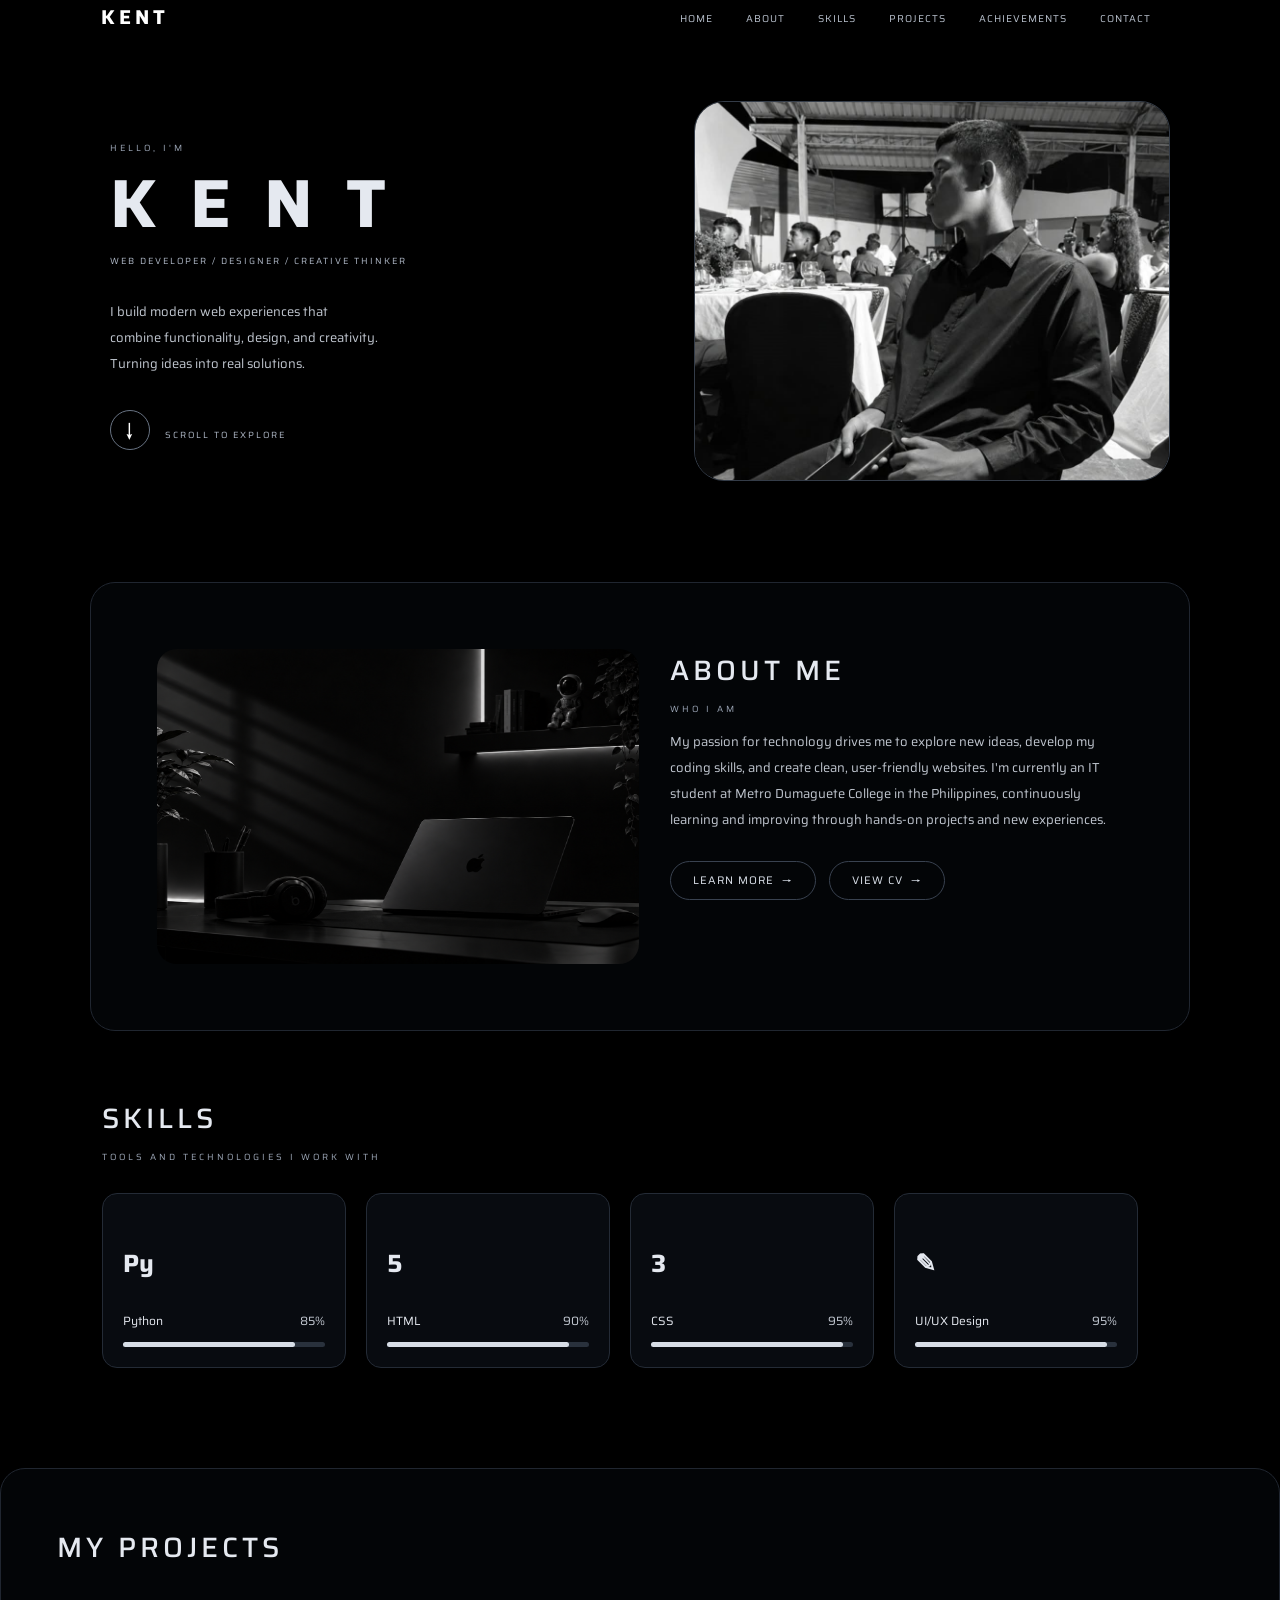
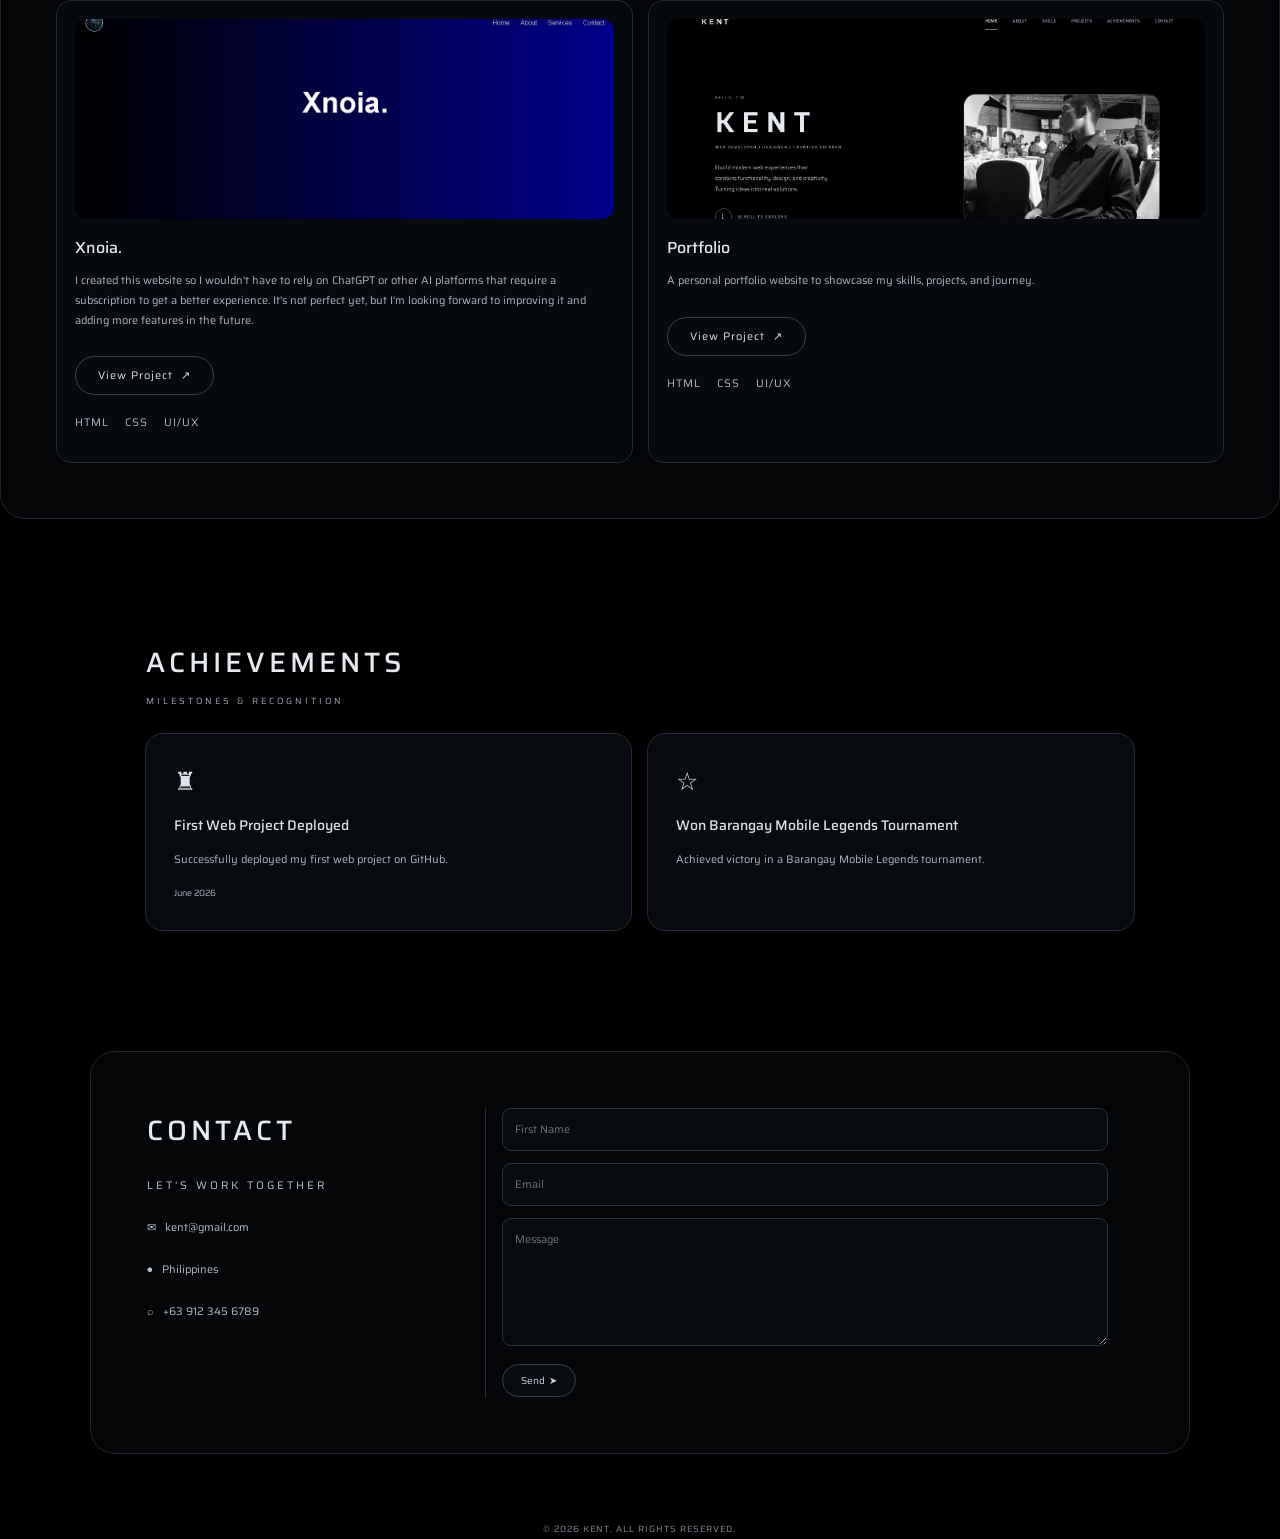
==== commit 23e0ebce: "Add files via upload" ====
--- a/index.html
+++ b/index.html
@@ -85,6 +85,10 @@
                     LEARN MORE&nbsp; →
                 </a>
 
+                 <a class="resume" href="resume.html">
+                    VIEW CV&nbsp; →
+                </a>
+
             </td>
 
             <td class="about-picture">
@@ -205,7 +209,7 @@
                 </a>
 
                 <p class="tags">
-                    HTML&nbsp;&nbsp;&nbsp; CSS&nbsp;&nbsp;&nbsp; JAVASCRIPT
+                    HTML&nbsp;&nbsp;&nbsp; CSS&nbsp;&nbsp;&nbsp; UI/UX
                 </p>
 
             </td>
@@ -321,7 +325,7 @@
     <table class="footer">
         <tr>
             <td>
-                © 2025 KENT. ALL RIGHTS RESERVED.
+                © 2026 KENT. ALL RIGHTS RESERVED.
             </td>
         </tr>
     </table>
@@ -329,5 +333,3 @@
 
 </body>
 </html>
-
-
--- a/style.css
+++ b/style.css
@@ -7,7 +7,7 @@
 
 html {
     scroll-behavior: smooth;
-    scroll-padding-top: 100px;
+    scroll-padding-top: 110px;
 }
 
 body {
@@ -33,7 +33,6 @@
     margin: 0 0 100px 50px;
     border-spacing: 0;
     background: #000;
-    box-sizing: border-box;
 }
 
 .logo {
@@ -74,7 +73,6 @@
     margin: 0 auto 100px;
     padding-top: 100px;
     border-spacing: 0;
-    box-sizing: border-box;
 }
 
 .hero-text {
@@ -154,6 +152,7 @@
     margin-left: 12px;
 }
 
+
 /* panel */
 
 .panel {
@@ -174,8 +173,8 @@
     margin: 0 0 10px;
 }
 
+
 /* about */
-
 
 .about-text {
     width: 50%;
@@ -244,6 +243,62 @@
 }
 
 
+/* RESUME BUTTON  */
+
+.resume {
+    display: inline-flex;
+    align-items: center;
+    justify-content: center;
+    color: #dce2eb;
+    background-color: transparent;
+    font-family: "Saira", sans-serif;
+    font-size: 11px;
+    font-weight: 400;
+    letter-spacing: 1px;
+    text-decoration: none;
+    border: 1px solid #394250;
+    border-radius: 30px;
+    padding: 10px 22px;
+    margin-top: 15px;
+    margin-left: 10px;
+    cursor: pointer;
+    transition: all 0.3s ease;
+}
+
+.resume:link,
+.resume:visited {
+    color: #dce2eb;
+    text-decoration: none;
+}
+
+.resume:hover {
+    color: #fff;
+    background-color: #11151b;
+    border-color: #687383;
+    transform: translateY(-2px);
+}
+
+.resume:active {
+    color: #fff;
+    background-color: #080b10;
+    transform: translateY(0);
+}
+
+.resume:focus-visible {
+    outline: 1px solid #aeb7c5;
+    outline-offset: 4px;
+}
+
+/* MOBILE RESPONSIVE */
+@media screen and (max-width: 768px) {
+    .resume {
+        font-size: 10px;
+        padding: 10px 20px;
+    }
+}
+
+
+
 /* skiils */
 
 .section {
@@ -309,13 +364,13 @@
 /* projects */
 
 .projects {
+    width: 100%;
     border-spacing: 15px;
 }
 
 .projects h2 {
     margin-bottom: 15px;
 }
-
 
 .project-card {
     width: 50%;
@@ -324,6 +379,12 @@
     border: 1px solid #242b36;
     border-radius: 15px;
     background-color: #06090d;
+    transition: all 0.3s ease;
+}
+
+.project-card:hover {
+    border-color: #566273;
+    transform: translateY(-4px);
 }
 
 .project-card img {
@@ -473,6 +534,7 @@
     text-align: center;
 }
 
+
 /* tablet responsive */
 
 @media screen and (max-width: 1024px) {
@@ -511,7 +573,7 @@
         font-size: 12px;
     }
 
- /* navigation */
+    /* navigation */
 
     .header {
         position: fixed !important;
@@ -528,10 +590,7 @@
         z-index: 1000;
     }
 
-    .header tbody {
-        width: 100%;
-    }
-
+    .header tbody,
     .header tr {
         width: 100%;
     }
@@ -572,7 +631,7 @@
     }
 
 
-   /* home */
+    /* home */
 
     .hero {
         width: 90%;
@@ -701,7 +760,7 @@
     }
 
 
-  /* skills */
+    /* skills */
 
     .section {
         width: 90%;
@@ -759,64 +818,90 @@
     }
 
 
-/* projects */
+    /* projects */
 
     .projects {
         width: 100%;
         display: block;
         border-spacing: 0;
+        table-layout: auto;
     }
 
     .projects tbody {
         width: 100%;
-        display: grid;
-        grid-template-columns: repeat(2, minmax(0, 1fr));
-        gap: 12px;
+        display: block;
     }
 
     .projects tr {
-        display: contents;
+        display: block;
+        width: 100%;
+    }
+
+    .projects td {
+        display: block;
+        width: 100% !important;
+        padding: 0;
     }
 
     .projects h2 {
-        font-size: 22px;
-        margin-bottom: 10px;
-    }
-
+        display: block;
+        width: 100%;
+        font-size: 23px;
+        letter-spacing: 3px;
+        text-align: center;
+        margin: 0 0 22px;
+    }
 
     .project-card {
-        width: 100%;
-        display: block;
-        padding: 12px;
+        display: block;
+        width: 100% !important;
+        max-width: 520px;
+        height: auto;
+        margin: 0 auto 20px;
+        padding: 18px;
         text-align: center;
-        border-radius: 15px;
+        border-radius: 18px;
+        box-sizing: border-box;
+    }
+
+    .project-card:hover {
+        transform: none;
     }
 
     .project-card img {
-        width: 100%;
-        height: 125px;
+        display: block;
+        width: 100%;
+        height: 190px;
         object-fit: cover;
-        border-radius: 10px;
+        border-radius: 12px;
     }
 
     .project-card h3 {
+        font-size: 15px;
+        line-height: 1.5;
+        margin: 17px 0 10px;
+    }
+
+    .project-card p {
         font-size: 12px;
-        line-height: 1.5;
-    }
-
-    .project-card p {
+        line-height: 1.9;
+        margin: 10px 0;
+    }
+
+    .project-card .outline-link {
+        margin-top: 15px;
+    }
+
+    .tags {
+        color: #b4bdc9;
         font-size: 10px;
-        line-height: 1.7;
-    }
-
-    .tags {
-        font-size: 9px;
-        letter-spacing: 0.5px;
-        margin-top: 12px;
-    }
-
-
- /* achievements */
+        letter-spacing: 0.7px;
+        line-height: 2;
+        margin-top: 15px;
+    }
+
+
+    /* achievements */
 
     .achievements {
         width: 100%;
@@ -890,7 +975,7 @@
     }
 
 
-/* contact */
+    /* contact */
 
     .contact {
         width: 100%;
@@ -941,7 +1026,7 @@
     }
 
 
-  /* footer */
+    /* footer */
 
     .footer {
         width: 90%;
@@ -1025,19 +1110,22 @@
     }
 
     .project-card {
-        padding: 9px;
+        width: 100% !important;
+        max-width: 100%;
+        padding: 14px;
+        margin-bottom: 16px;
     }
 
     .project-card img {
-        height: 105px;
+        height: 165px;
     }
 
     .project-card h3 {
+        font-size: 14px;
+    }
+
+    .project-card p {
         font-size: 11px;
-    }
-
-    .project-card p {
-        font-size: 9px;
     }
 
     .achievements h2 {
@@ -1096,7 +1184,470 @@
         height: 215px;
     }
 
+    .project-card {
+        padding: 12px;
+    }
+
+    .project-card img {
+        height: 145px;
+    }
+
     .achievement-card {
         padding: 16px;
     }
 }
+
+
+
+/* RESUME PAGE */
+
+.resume-page {
+    background: #000;
+    color: #e5e9f0;
+    font-family: "Saira", sans-serif;
+    min-height: 100vh;
+}
+
+/* TOP NAVIGATION */
+
+.resume-topbar {
+    width: 86%;
+    margin: auto;
+    padding: 25px 0;
+    display: flex;
+    justify-content: space-between;
+    align-items: center;
+    border-bottom: 1px solid #242b36;
+}
+
+.resume-brand {
+    color: #fff;
+    font-size: 20px;
+    font-weight: bold;
+    letter-spacing: 4px;
+    text-decoration: none;
+}
+
+.resume-nav {
+    display: flex;
+    gap: 25px;
+}
+
+.resume-nav a {
+    color: #aeb7c5;
+    font-size: 10px;
+    letter-spacing: 1px;
+    text-decoration: none;
+    transition: 0.3s;
+}
+
+.resume-nav a:hover {
+    color: #fff;
+}
+
+/* MAIN CONTAINER */
+
+.resume-container {
+    width: 86%;
+    max-width: 1150px;
+    margin: 65px auto;
+    padding: 45px;
+    background: #030507;
+    border: 1px solid #202630;
+    border-radius: 25px;
+}
+
+/* HEADING */
+
+.resume-heading {
+    display: flex;
+    justify-content: space-between;
+    align-items: center;
+    gap: 20px;
+    padding-bottom: 30px;
+    border-bottom: 1px solid #29313d;
+}
+
+.resume-eyebrow,
+.resume-section-kicker {
+    color: #7f8998;
+    font-size: 9px;
+    letter-spacing: 3px;
+}
+
+.resume-heading h1 {
+    color: #fff;
+    font-size: 55px;
+    letter-spacing: 7px;
+    margin: 8px 0;
+}
+
+.resume-role {
+    color: #aeb7c5;
+    font-size: 11px;
+    letter-spacing: 2px;
+}
+
+.resume-role span {
+    margin: 0 8px;
+    color: #657184;
+}
+
+/* CONTACT INFORMATION */
+
+.resume-contact {
+    display: flex;
+    flex-wrap: wrap;
+    gap: 20px 40px;
+    padding: 22px 0;
+    border-bottom: 1px solid #29313d;
+}
+
+.resume-contact p {
+    color: #dce2eb;
+    font-size: 11px;
+    margin: 0;
+}
+
+.resume-contact-label {
+    display: block;
+    color: #7f8998;
+    font-size: 8px;
+    letter-spacing: 2px;
+    margin-bottom: 5px;
+}
+
+/* TWO COLUMN LAYOUT */
+
+.resume-grid {
+    display: grid;
+    grid-template-columns: 1.6fr 1fr;
+    gap: 40px;
+    padding-top: 35px;
+}
+
+.resume-main-column {
+    padding-right: 30px;
+    border-right: 1px solid #29313d;
+}
+
+.resume-section {
+    margin-bottom: 40px;
+}
+
+.resume-section h2 {
+    color: #e5e9f0;
+    font-size: 22px;
+    font-weight: 500;
+    letter-spacing: 2px;
+    margin: 8px 0 18px;
+}
+
+.resume-section-kicker {
+    margin-bottom: 5px;
+}
+
+/* SUMMARY */
+
+.resume-summary {
+    color: #b8c1ce;
+    font-size: 12px;
+    line-height: 2;
+    text-align: justify;
+}
+
+/* EDUCATION AND EXPERIENCE */
+
+.resume-timeline {
+    border-left: 1px solid #566273;
+    margin-left: 7px;
+    padding-left: 22px;
+}
+
+.resume-entry {
+    position: relative;
+    margin-bottom: 28px;
+}
+
+.resume-dot {
+    position: absolute;
+    left: -28px;
+    top: 6px;
+    width: 10px;
+    height: 10px;
+    background: #dce2eb;
+    border-radius: 50%;
+}
+
+.resume-entry h3 {
+    color: #e5e9f0;
+    font-size: 14px;
+    font-weight: 500;
+    margin: 0 0 5px;
+}
+
+.resume-entry p,
+.resume-entry li {
+    color: #aeb7c5;
+    font-size: 11px;
+    line-height: 1.9;
+}
+
+.resume-entry-subtitle {
+    color: #dce2eb !important;
+    font-style: italic;
+}
+
+.resume-entry ul {
+    padding-left: 20px;
+    margin-top: 12px;
+}
+
+.resume-work-entry {
+    padding-left: 5px;
+}
+
+/* SKILLS */
+
+.resume-skill-list {
+    list-style: none;
+    padding: 0;
+    margin: 0;
+}
+
+.resume-skill-list li {
+    color: #b8c1ce;
+    font-size: 11px;
+    padding: 7px 0;
+    border-bottom: 1px solid #171d25;
+}
+
+.resume-skill-list li::before {
+    content: "•";
+    color: #e5e9f0;
+    margin-right: 12px;
+}
+
+/* PERSONAL DETAILS */
+
+.resume-details {
+    margin: 0;
+}
+
+.resume-details div {
+    display: grid;
+    grid-template-columns: 110px 1fr;
+    gap: 10px;
+    margin-bottom: 12px;
+}
+
+.resume-details dt {
+    color: #7f8998;
+    font-size: 10px;
+}
+
+.resume-details dd {
+    color: #dce2eb;
+    font-size: 10px;
+    margin: 0;
+    overflow-wrap: anywhere;
+}
+
+.resume-reference {
+    color: #aeb7c5;
+    font-size: 12px;
+    font-style: italic;
+}
+
+/* FOOTER */
+
+.resume-footer {
+    display: flex;
+    justify-content: space-between;
+    gap: 15px;
+    padding-top: 25px;
+    border-top: 1px solid #29313d;
+    color: #687383;
+    font-size: 9px;
+    letter-spacing: 2px;
+}
+
+/* TABLET */
+
+@media screen and (max-width: 768px) {
+
+    .resume-topbar {
+        width: 90%;
+        flex-direction: column;
+        gap: 18px;
+    }
+
+    .resume-nav {
+        justify-content: center;
+        flex-wrap: wrap;
+        gap: 15px;
+    }
+
+    .resume-container {
+        width: 90%;
+        padding: 25px;
+        margin: 35px auto;
+    }
+
+    .resume-heading {
+        flex-direction: column;
+        align-items: flex-start;
+    }
+
+    .resume-heading h1 {
+        font-size: 40px;
+        letter-spacing: 5px;
+    }
+
+    .resume-grid {
+        grid-template-columns: 1fr;
+        gap: 10px;
+    }
+
+    .resume-main-column {
+        padding-right: 0;
+        border-right: none;
+    }
+
+    .resume-side-column {
+        border-top: 1px solid #29313d;
+        padding-top: 30px;
+    }
+
+    .resume-contact {
+        gap: 18px;
+    }
+}
+
+/* SMALL MOBILE */
+
+@media screen and (max-width: 480px) {
+
+    .resume-container {
+        width: 94%;
+        padding: 18px;
+        border-radius: 18px;
+    }
+
+    .resume-heading h1 {
+        font-size: 34px;
+        letter-spacing: 4px;
+    }
+
+    .resume-role {
+        font-size: 9px;
+        line-height: 2;
+    }
+
+    .resume-section h2 {
+        font-size: 19px;
+    }
+
+    .resume-details div {
+        grid-template-columns: 95px 1fr;
+    }
+
+    .resume-footer {
+        flex-direction: column;
+        text-align: center;
+    }
+}
+
+
+/* resume nav */
+
+.resume-topbar {
+    position: sticky;
+    top: 0;
+    z-index: 1000;
+    background: rgba(0, 0, 0, 0.96);
+    backdrop-filter: blur(12px);
+    -webkit-backdrop-filter: blur(12px);
+}
+
+/* Resume heading and portrait */
+.resume-heading {
+    display: flex;
+    align-items: center;
+    justify-content: flex-start;
+    gap: 28px;
+}
+
+.resume-heading-copy {
+    min-width: 0;
+}
+
+.resume-photo {
+    display: block;
+    width: 145px;
+    height: 175px;
+    flex: 0 0 145px;
+    object-fit: cover;
+    object-position: center 30%;
+    border: 1px solid #394250;
+    border-radius: 14px;
+    background: #11151b;
+}
+
+/* Navigation links */
+.resume-nav a {
+    white-space: nowrap;
+}
+
+/* Make navigation links scroll to the correct section */
+.resume-section[id] {
+    scroll-margin-top: 105px;
+}
+
+html {
+    scroll-behavior: smooth;
+}
+
+/* Tablet layout */
+@media screen and (max-width: 768px) {
+    .resume-heading {
+        align-items: center;
+        gap: 18px;
+    }
+
+    .resume-photo {
+        width: 112px;
+        height: 140px;
+        flex-basis: 112px;
+    }
+
+    .resume-nav {
+        max-width: 100%;
+    }
+}
+
+/* Mobile layout */
+@media screen and (max-width: 480px) {
+    .resume-heading {
+        align-items: flex-start;
+        gap: 14px;
+    }
+
+    .resume-photo {
+        width: 90px;
+        height: 115px;
+        flex-basis: 90px;
+        border-radius: 10px;
+    }
+
+    .resume-heading h1 {
+        font-size: clamp(22px, 7vw, 34px);
+        letter-spacing: 2px;
+    }
+
+    .resume-role {
+        font-size: 8px;
+        letter-spacing: 1px;
+    }
+}
+
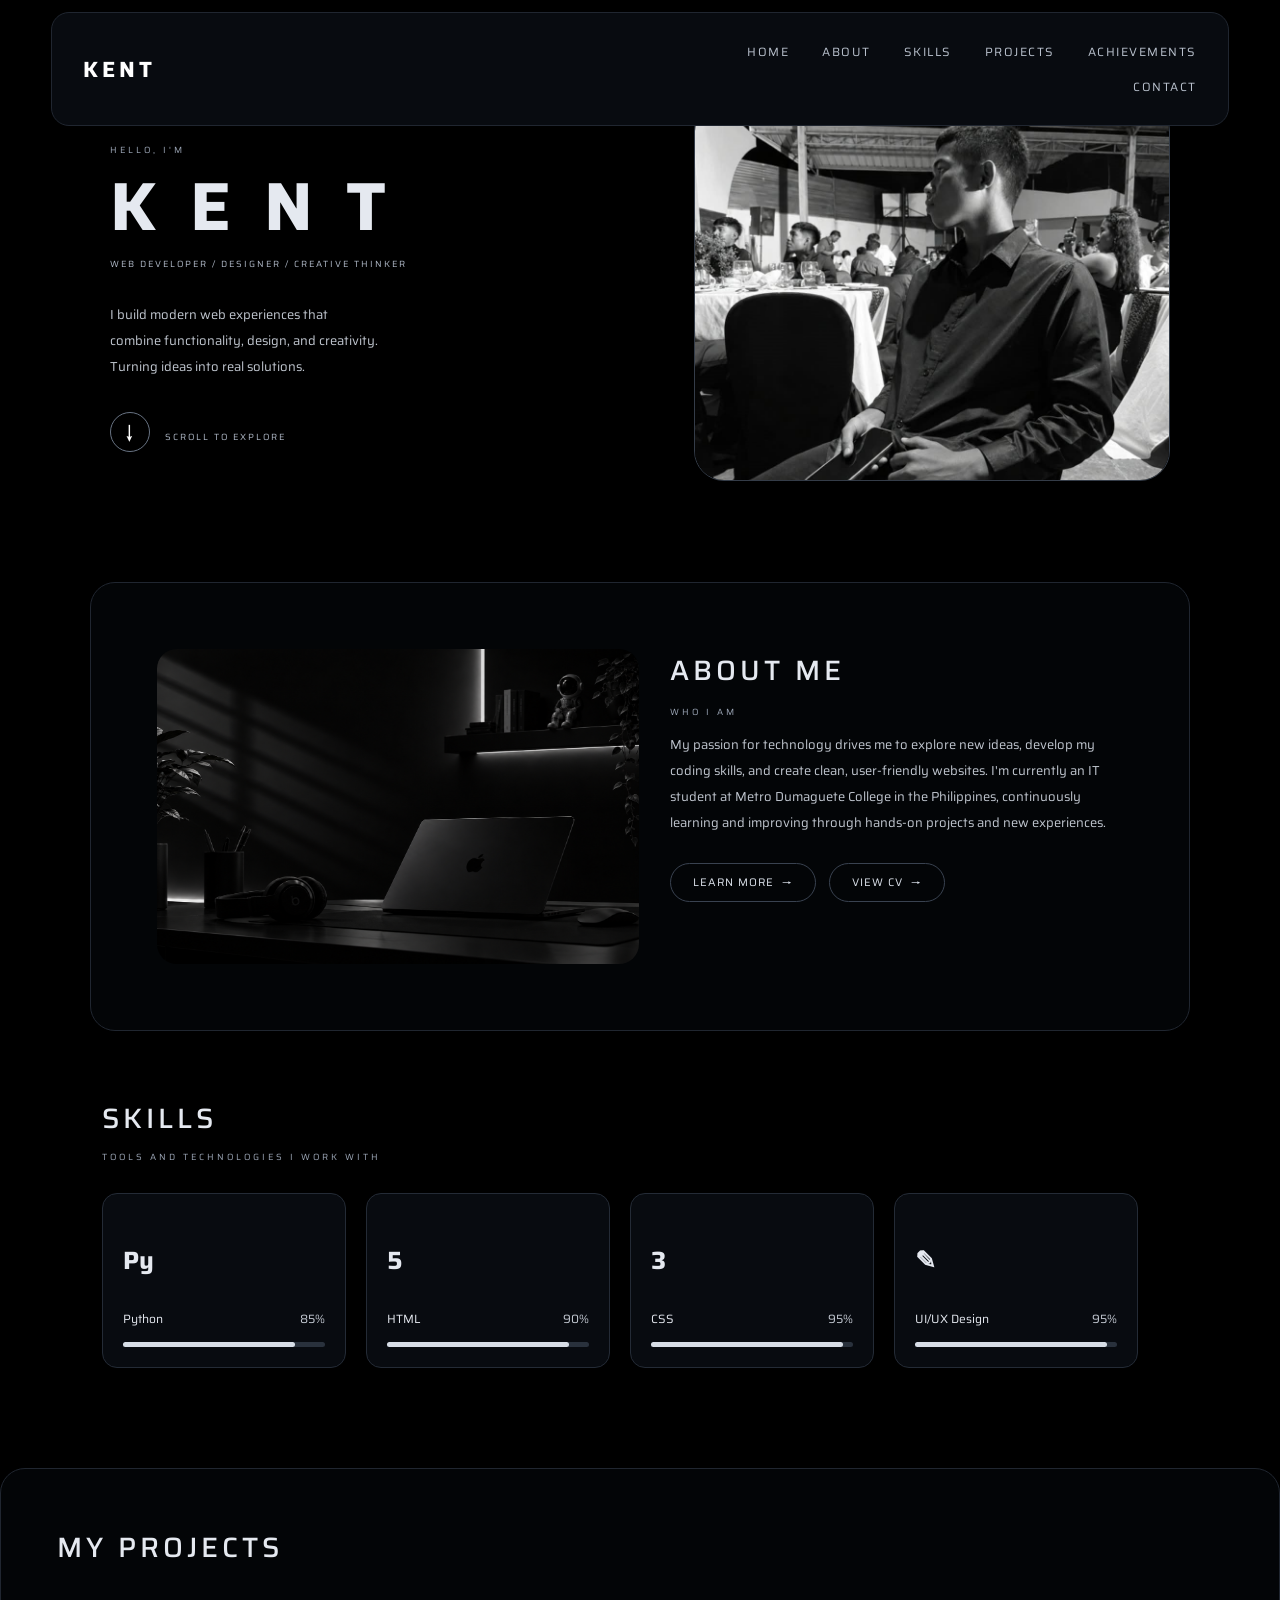
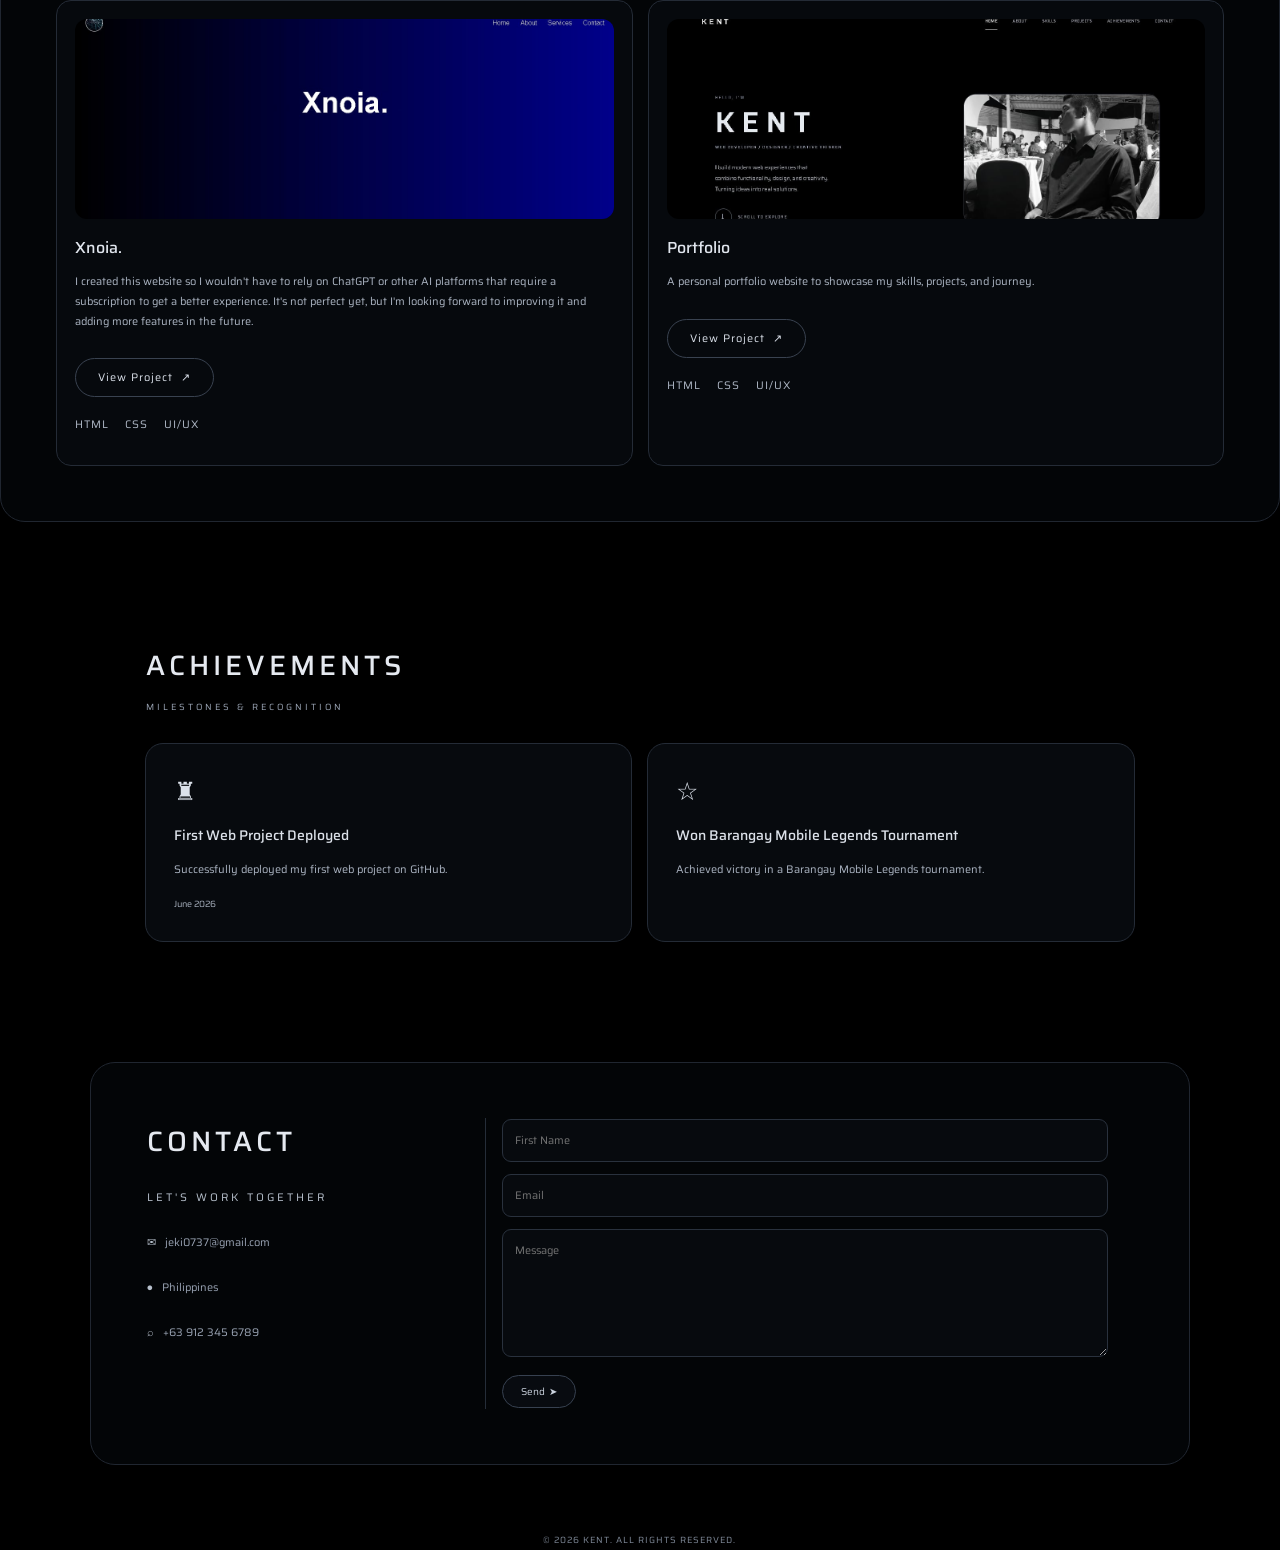
==== commit b43f9983: "Update index.html" ====
--- a/index.html
+++ b/index.html
@@ -279,11 +279,30 @@
                     LET'S WORK TOGETHER
                 </p>
 
-                <p>✉ &nbsp; kent@gmail.com</p>
-
-                <p>● &nbsp; Philippines</p>
-
-                <p>⌕ &nbsp; +63 912 345 6789</p>
+                <p>
+        ✉ &nbsp;
+        <a href="mailto:jeki0737@gmail.com">
+            jeki0737@gmail.com
+        </a>
+    </p>
+
+    <!-- LOCATION -->
+    <p>
+        ● &nbsp;
+        <a href="https://www.google.com/maps/search/Philippines"
+           target="_blank">
+            Philippines
+        </a>
+    </p>
+
+    <!-- PHONE -->
+    <p>
+        ⌕ &nbsp;
+        <a href="tel:+639123456789">
+            +63 912 345 6789
+        </a>
+    </p>
+
 
             </td>
 
--- a/style.css
+++ b/style.css
@@ -21,24 +21,34 @@
 }
 
 
-/* navigation */
+
+/* NAVIGATION */
 
 .header {
-    padding: 0 50px;
     position: fixed;
-    top: 0;
+    top: 12px;
     left: 0;
     z-index: 1000;
-    width: 90%;
-    margin: 0 0 100px 50px;
+
+    width: 92%;
+    margin: 0 4%;
+    padding: 20px 30px;
+
+    background-color: #080b10;
+    border: 1px solid #202630;
+    border-radius: 18px;
+
     border-spacing: 0;
-    background: #000;
+    box-sizing: border-box;
+
+    transition: background-color 0.3s ease,
+                border-color 0.3s ease;
 }
 
 .logo {
     width: 50%;
     color: #fff;
-    font-size: 20px;
+    font-size: 22px;
     font-weight: bold;
     letter-spacing: 4px;
 }
@@ -53,16 +63,101 @@
 }
 
 .navigation a {
+    display: inline-block;
+
     color: #b8c0cc;
     text-decoration: none;
-    font-size: 10px;
-    letter-spacing: 1px;
+
+    font-size: 12px;
+    letter-spacing: 1.5px;
+
     margin-left: 30px;
-    transition: color 0.3s ease;
+    padding: 8px 0;
+
+    transition: color 0.3s ease,
+                transform 0.3s ease;
 }
 
 .navigation a:hover {
     color: #fff;
+    transform: translateY(-2px);
+}
+
+
+/* MOBILE NAVIGATION */
+
+@media screen and (max-width: 768px) {
+
+    .header {
+        position: fixed !important;
+        top: 8px;
+        left: 0 !important;
+
+        width: 94% !important;
+        margin: 0 3% !important;
+
+        padding: 14px 12px !important;
+
+        background-color: #080b10;
+        border: 1px solid #202630;
+        border-radius: 15px;
+
+        box-sizing: border-box;
+    }
+
+    .logo {
+        width: 100% !important;
+        font-size: 17px;
+        letter-spacing: 3px;
+        text-align: center;
+        padding-bottom: 12px;
+    }
+
+    .navigation {
+        display: flex !important;
+        justify-content: center;
+        align-items: center;
+        flex-wrap: wrap;
+
+        width: 100%;
+        gap: 10px 20px;
+
+        text-align: center !important;
+    }
+
+    .navigation a {
+        margin: 0 !important;
+        padding: 5px 2px;
+
+        font-size: 10px;
+        letter-spacing: 1px;
+    }
+}
+
+
+/* SMALL MOBILE */
+
+@media screen and (max-width: 480px) {
+
+    .header {
+        width: 96% !important;
+        margin: 0 2% !important;
+        padding: 12px 8px !important;
+    }
+
+    .logo {
+        font-size: 15px;
+        padding-bottom: 10px;
+    }
+
+    .navigation {
+        gap: 8px 13px;
+    }
+
+    .navigation a {
+        font-size: 9px;
+        letter-spacing: 0.5px;
+    }
 }
 
 
@@ -469,6 +564,34 @@
 
 /* contact */
 
+
+td p {
+    margin: 12px 0;
+    color: #9ba5b5;
+    font-size: 14px;
+    line-height: 1.8;
+}
+
+/* CONTACT LINKS */
+
+td a {
+    color: #9ba5b5;
+    text-decoration: none;
+    transition: color 0.3s ease;
+}
+
+/* HOVER EFFECT */
+
+td a:hover {
+    color: #ffffff;
+    text-decoration: underline;
+}
+
+/* CLICKABLE CONTACT INFORMATION */
+
+td a:active {
+    color: #e5e9f0;
+}
 .contact {
     border-spacing: 15px;
 }
@@ -1202,8 +1325,8 @@
 /* RESUME PAGE */
 
 .resume-page {
-    background: #000;
-    color: #e5e9f0;
+    background: #ffffff;
+    color: #222222;
     font-family: "Saira", sans-serif;
     min-height: 100vh;
 }
@@ -1217,11 +1340,11 @@
     display: flex;
     justify-content: space-between;
     align-items: center;
-    border-bottom: 1px solid #242b36;
+    border-bottom: 1px solid #dddddd;
 }
 
 .resume-brand {
-    color: #fff;
+    color: #111111;
     font-size: 20px;
     font-weight: bold;
     letter-spacing: 4px;
@@ -1234,7 +1357,7 @@
 }
 
 .resume-nav a {
-    color: #aeb7c5;
+    color: #666666;
     font-size: 10px;
     letter-spacing: 1px;
     text-decoration: none;
@@ -1242,7 +1365,7 @@
 }
 
 .resume-nav a:hover {
-    color: #fff;
+    color: #111111;
 }
 
 /* MAIN CONTAINER */
@@ -1252,8 +1375,8 @@
     max-width: 1150px;
     margin: 65px auto;
     padding: 45px;
-    background: #030507;
-    border: 1px solid #202630;
+    background: #ffffff;
+    border: 1px solid #e0e0e0;
     border-radius: 25px;
 }
 
@@ -1265,32 +1388,32 @@
     align-items: center;
     gap: 20px;
     padding-bottom: 30px;
-    border-bottom: 1px solid #29313d;
+    border-bottom: 1px solid #dddddd;
 }
 
 .resume-eyebrow,
 .resume-section-kicker {
-    color: #7f8998;
+    color: #777777;
     font-size: 9px;
     letter-spacing: 3px;
 }
 
 .resume-heading h1 {
-    color: #fff;
+    color: #111111;
     font-size: 55px;
     letter-spacing: 7px;
     margin: 8px 0;
 }
 
 .resume-role {
-    color: #aeb7c5;
+    color: #666666;
     font-size: 11px;
     letter-spacing: 2px;
 }
 
 .resume-role span {
     margin: 0 8px;
-    color: #657184;
+    color: #999999;
 }
 
 /* CONTACT INFORMATION */
@@ -1300,18 +1423,18 @@
     flex-wrap: wrap;
     gap: 20px 40px;
     padding: 22px 0;
-    border-bottom: 1px solid #29313d;
+    border-bottom: 1px solid #dddddd;
 }
 
 .resume-contact p {
-    color: #dce2eb;
+    color: #333333;
     font-size: 11px;
     margin: 0;
 }
 
 .resume-contact-label {
     display: block;
-    color: #7f8998;
+    color: #777777;
     font-size: 8px;
     letter-spacing: 2px;
     margin-bottom: 5px;
@@ -1328,7 +1451,7 @@
 
 .resume-main-column {
     padding-right: 30px;
-    border-right: 1px solid #29313d;
+    border-right: 1px solid #dddddd;
 }
 
 .resume-section {
@@ -1336,7 +1459,7 @@
 }
 
 .resume-section h2 {
-    color: #e5e9f0;
+    color: #222222;
     font-size: 22px;
     font-weight: 500;
     letter-spacing: 2px;
@@ -1350,7 +1473,7 @@
 /* SUMMARY */
 
 .resume-summary {
-    color: #b8c1ce;
+    color: #555555;
     font-size: 12px;
     line-height: 2;
     text-align: justify;
@@ -1359,7 +1482,7 @@
 /* EDUCATION AND EXPERIENCE */
 
 .resume-timeline {
-    border-left: 1px solid #566273;
+    border-left: 1px solid #bbbbbb;
     margin-left: 7px;
     padding-left: 22px;
 }
@@ -1375,12 +1498,12 @@
     top: 6px;
     width: 10px;
     height: 10px;
-    background: #dce2eb;
+    background: #333333;
     border-radius: 50%;
 }
 
 .resume-entry h3 {
-    color: #e5e9f0;
+    color: #222222;
     font-size: 14px;
     font-weight: 500;
     margin: 0 0 5px;
@@ -1388,13 +1511,13 @@
 
 .resume-entry p,
 .resume-entry li {
-    color: #aeb7c5;
+    color: #666666;
     font-size: 11px;
     line-height: 1.9;
 }
 
 .resume-entry-subtitle {
-    color: #dce2eb !important;
+    color: #333333 !important;
     font-style: italic;
 }
 
@@ -1416,15 +1539,15 @@
 }
 
 .resume-skill-list li {
-    color: #b8c1ce;
+    color: #555555;
     font-size: 11px;
     padding: 7px 0;
-    border-bottom: 1px solid #171d25;
+    border-bottom: 1px solid #eeeeee;
 }
 
 .resume-skill-list li::before {
     content: "•";
-    color: #e5e9f0;
+    color: #222222;
     margin-right: 12px;
 }
 
@@ -1442,19 +1565,19 @@
 }
 
 .resume-details dt {
-    color: #7f8998;
+    color: #777777;
     font-size: 10px;
 }
 
 .resume-details dd {
-    color: #dce2eb;
+    color: #333333;
     font-size: 10px;
     margin: 0;
     overflow-wrap: anywhere;
 }
 
 .resume-reference {
-    color: #aeb7c5;
+    color: #666666;
     font-size: 12px;
     font-style: italic;
 }
@@ -1466,8 +1589,8 @@
     justify-content: space-between;
     gap: 15px;
     padding-top: 25px;
-    border-top: 1px solid #29313d;
-    color: #687383;
+    border-top: 1px solid #dddddd;
+    color: #777777;
     font-size: 9px;
     letter-spacing: 2px;
 }
@@ -1515,7 +1638,7 @@
     }
 
     .resume-side-column {
-        border-top: 1px solid #29313d;
+        border-top: 1px solid #dddddd;
         padding-top: 30px;
     }
 
@@ -1565,7 +1688,7 @@
     position: sticky;
     top: 0;
     z-index: 1000;
-    background: rgba(0, 0, 0, 0.96);
+    background: rgba(255, 255, 255, 0.96);
     backdrop-filter: blur(12px);
     -webkit-backdrop-filter: blur(12px);
 }
@@ -1589,9 +1712,9 @@
     flex: 0 0 145px;
     object-fit: cover;
     object-position: center 30%;
-    border: 1px solid #394250;
+    border: 1px solid #dddddd;
     border-radius: 14px;
-    background: #11151b;
+    background: #f0f0f0;
 }
 
 /* Navigation links */
